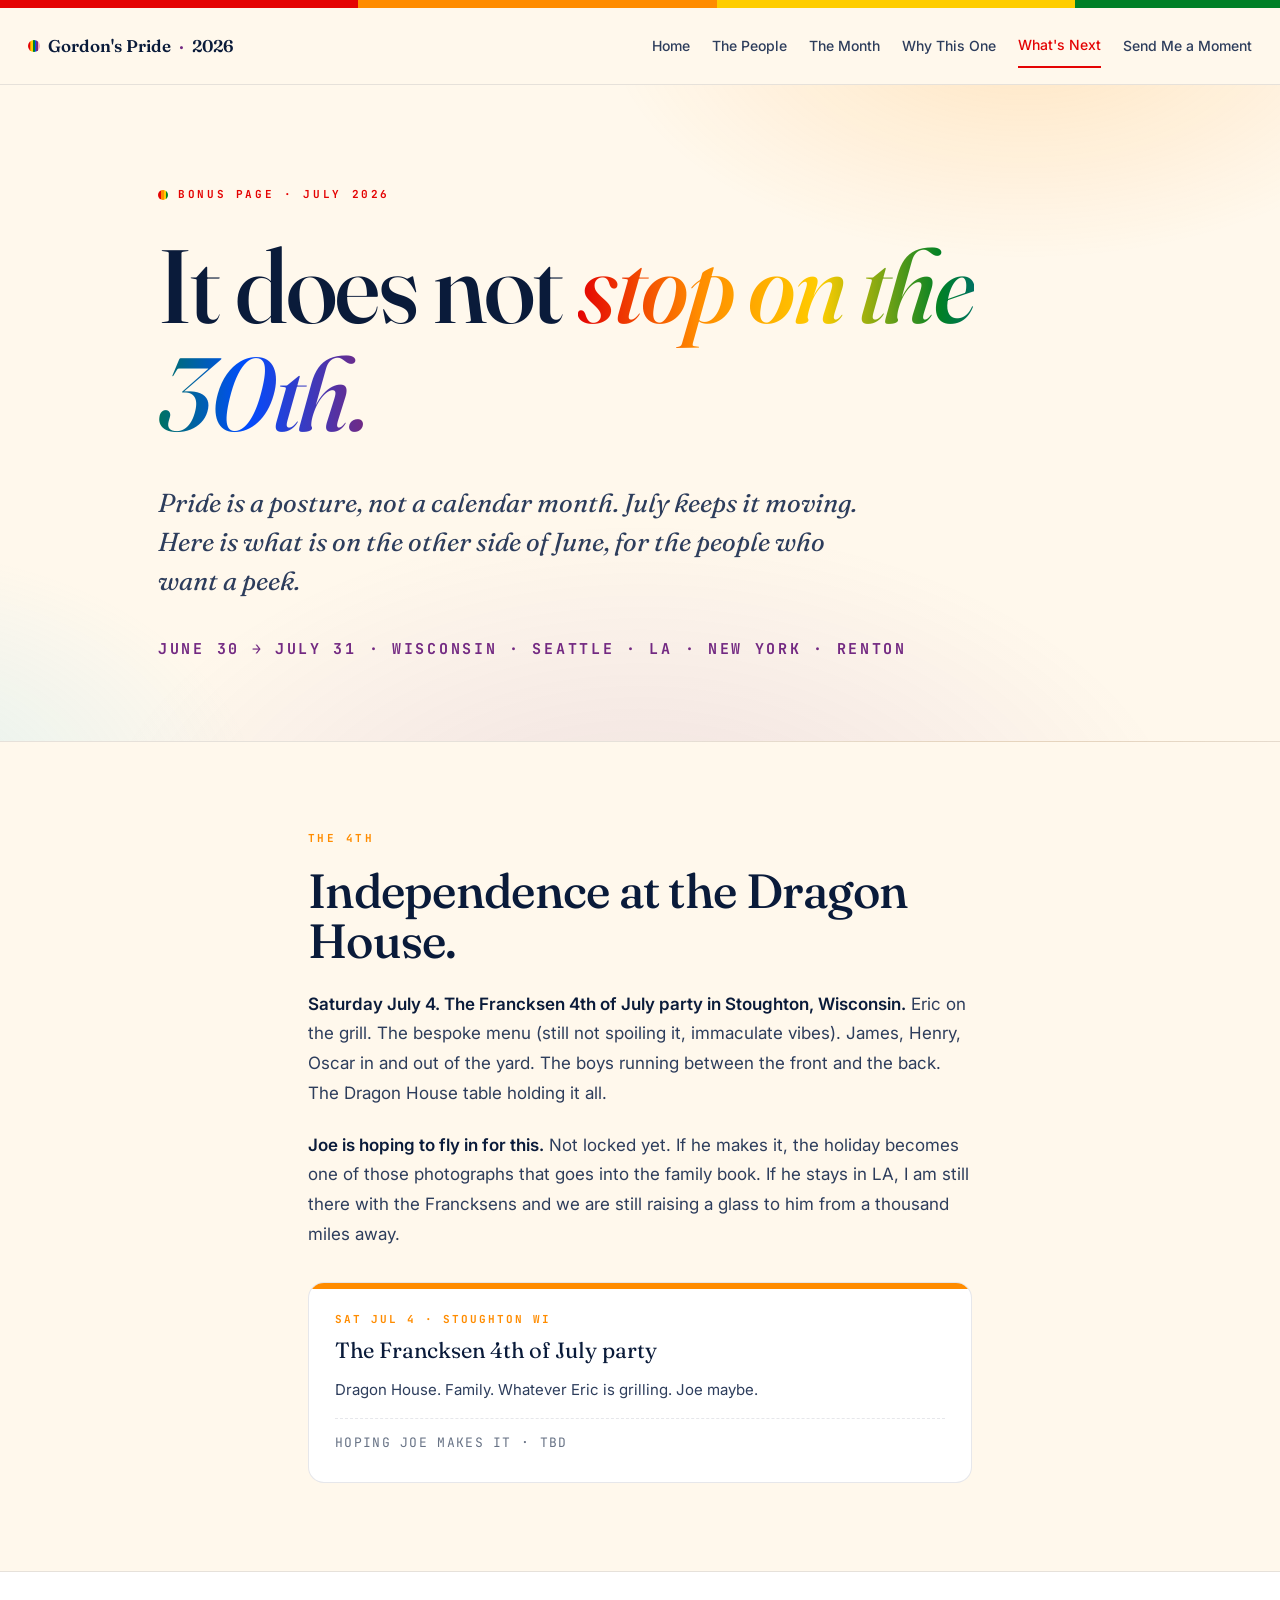
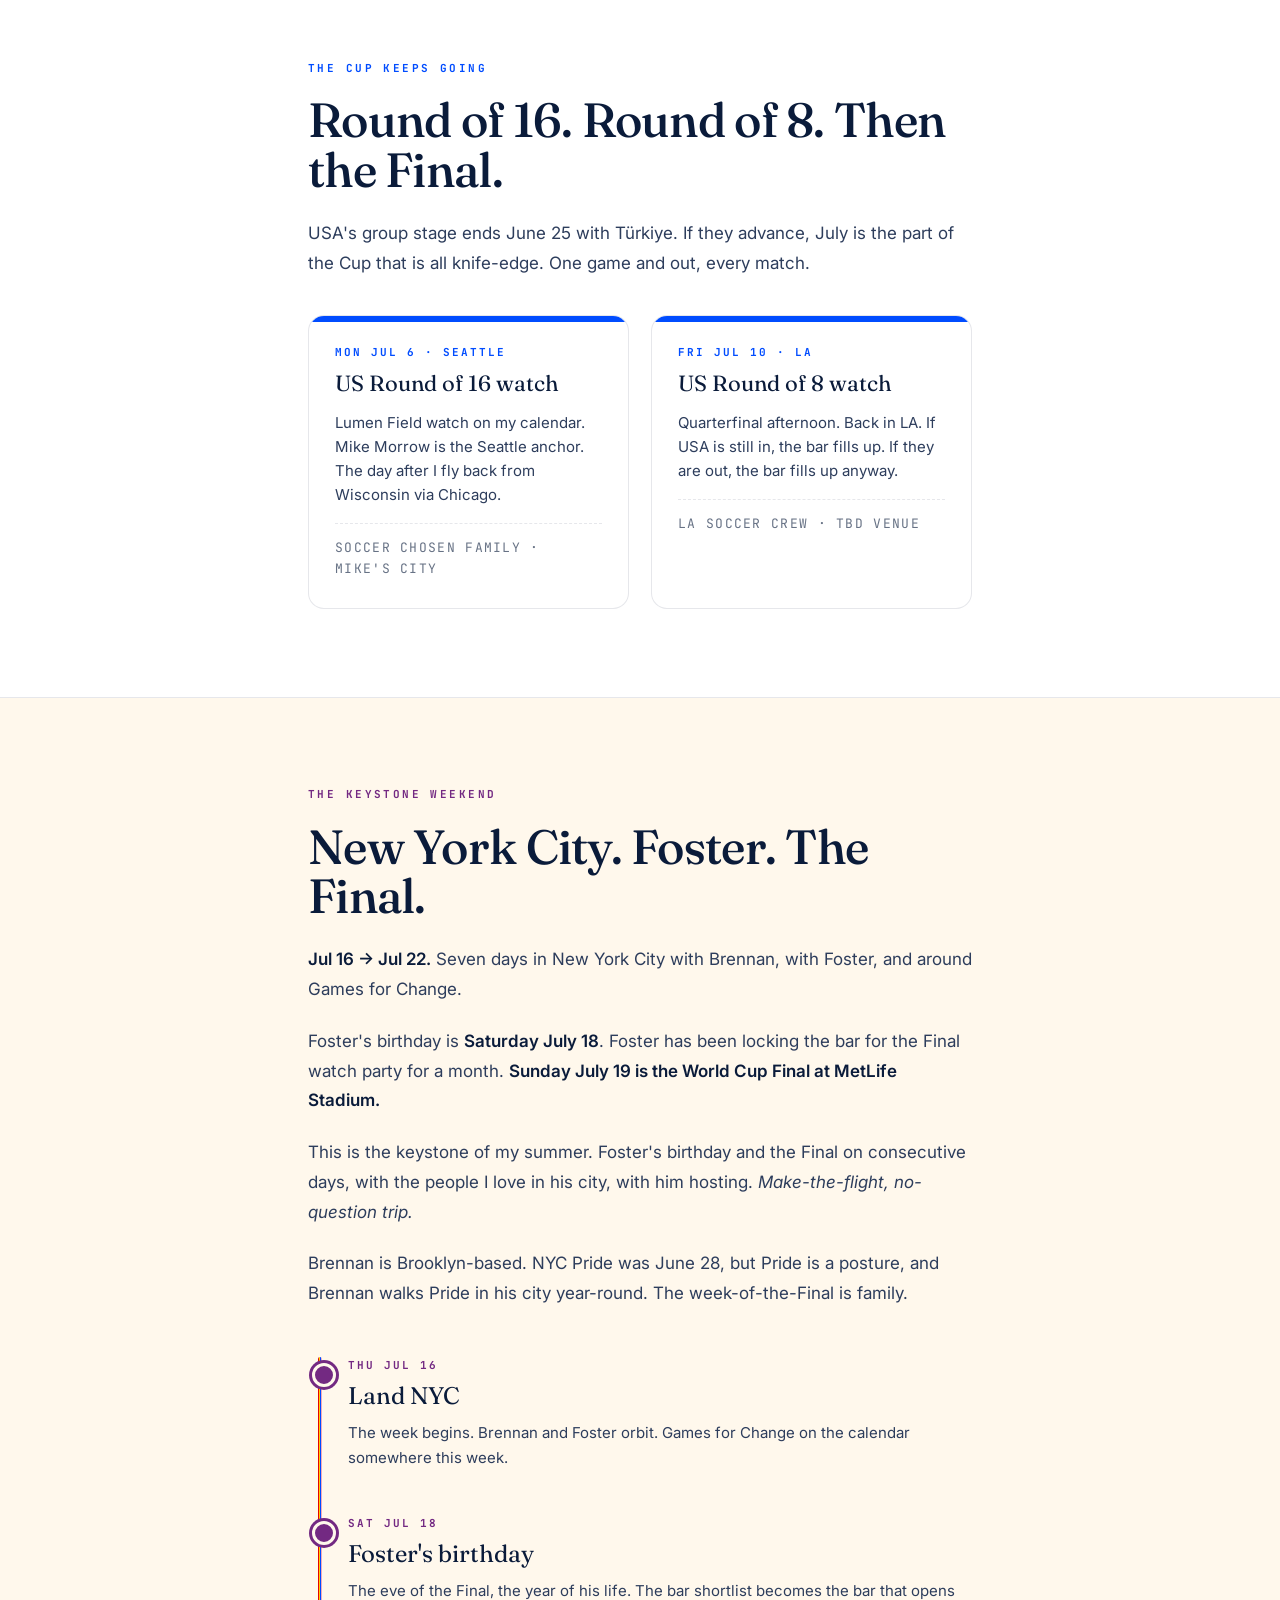
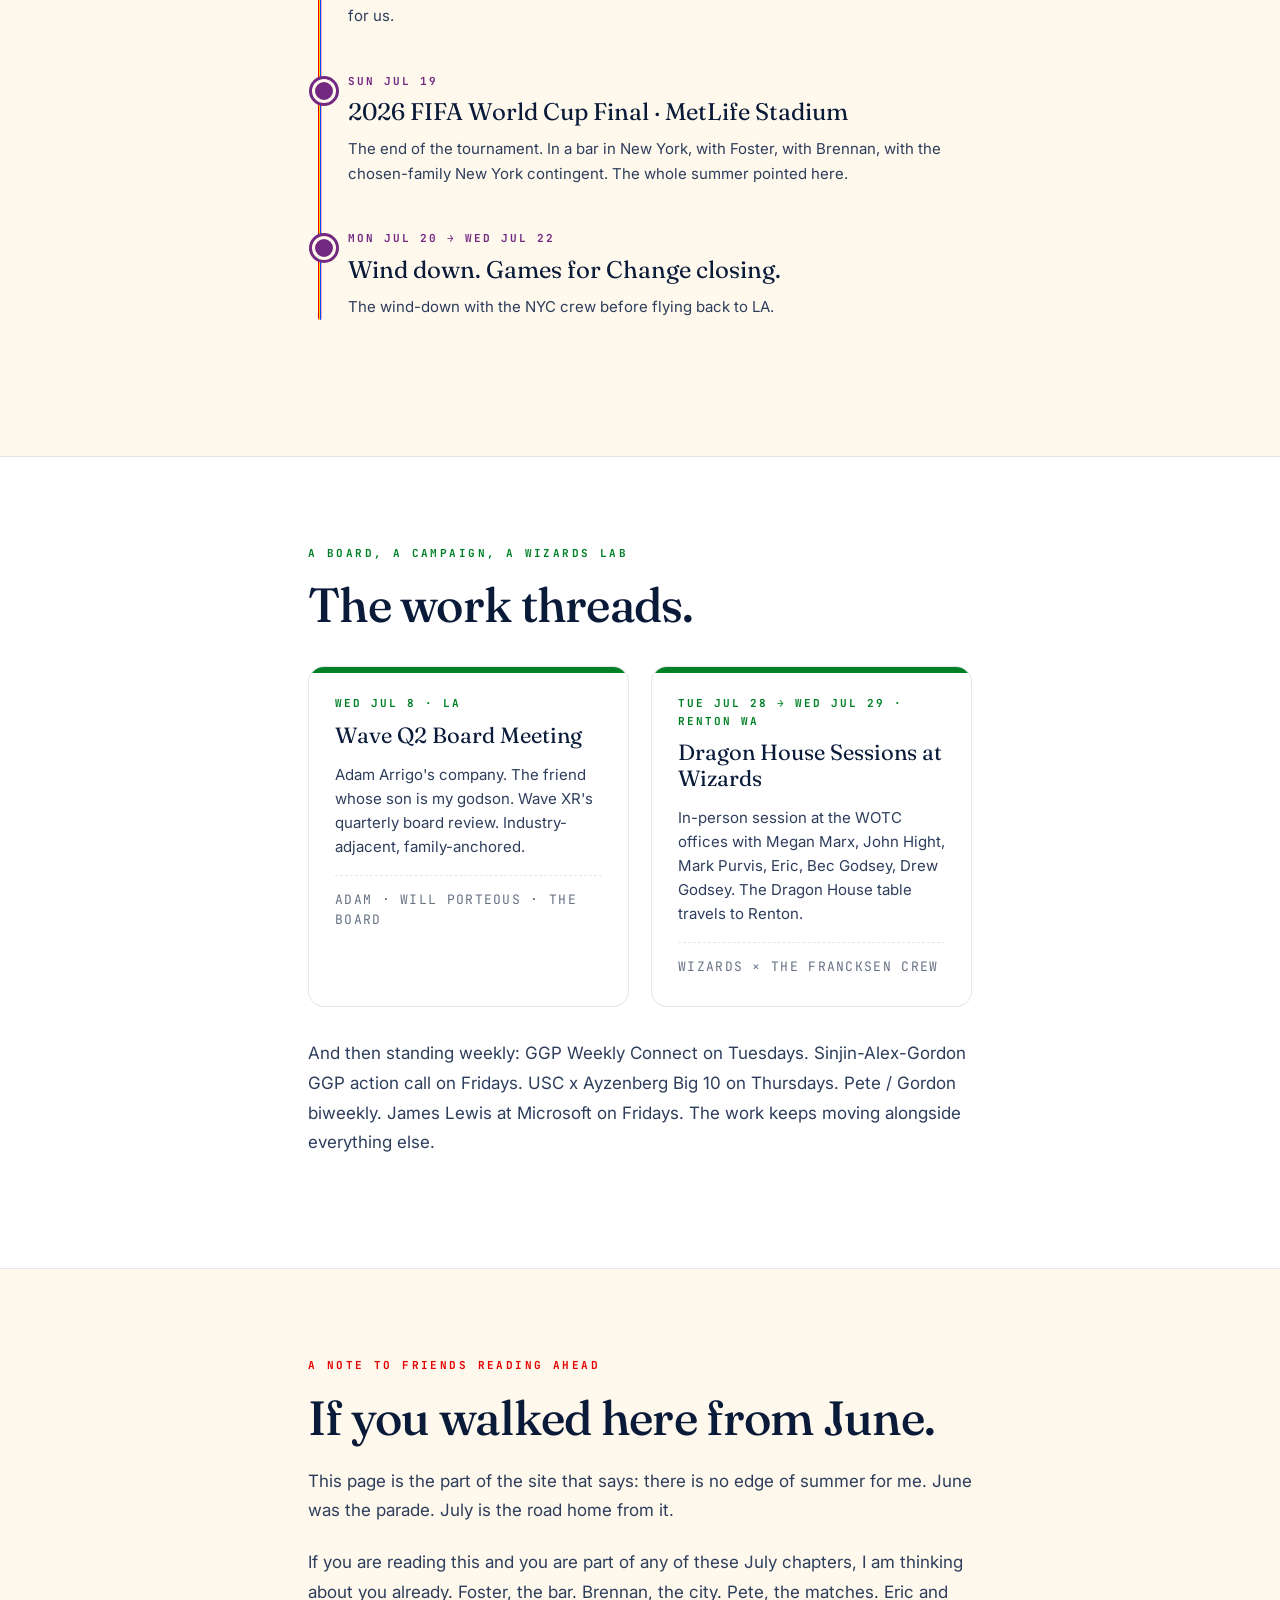
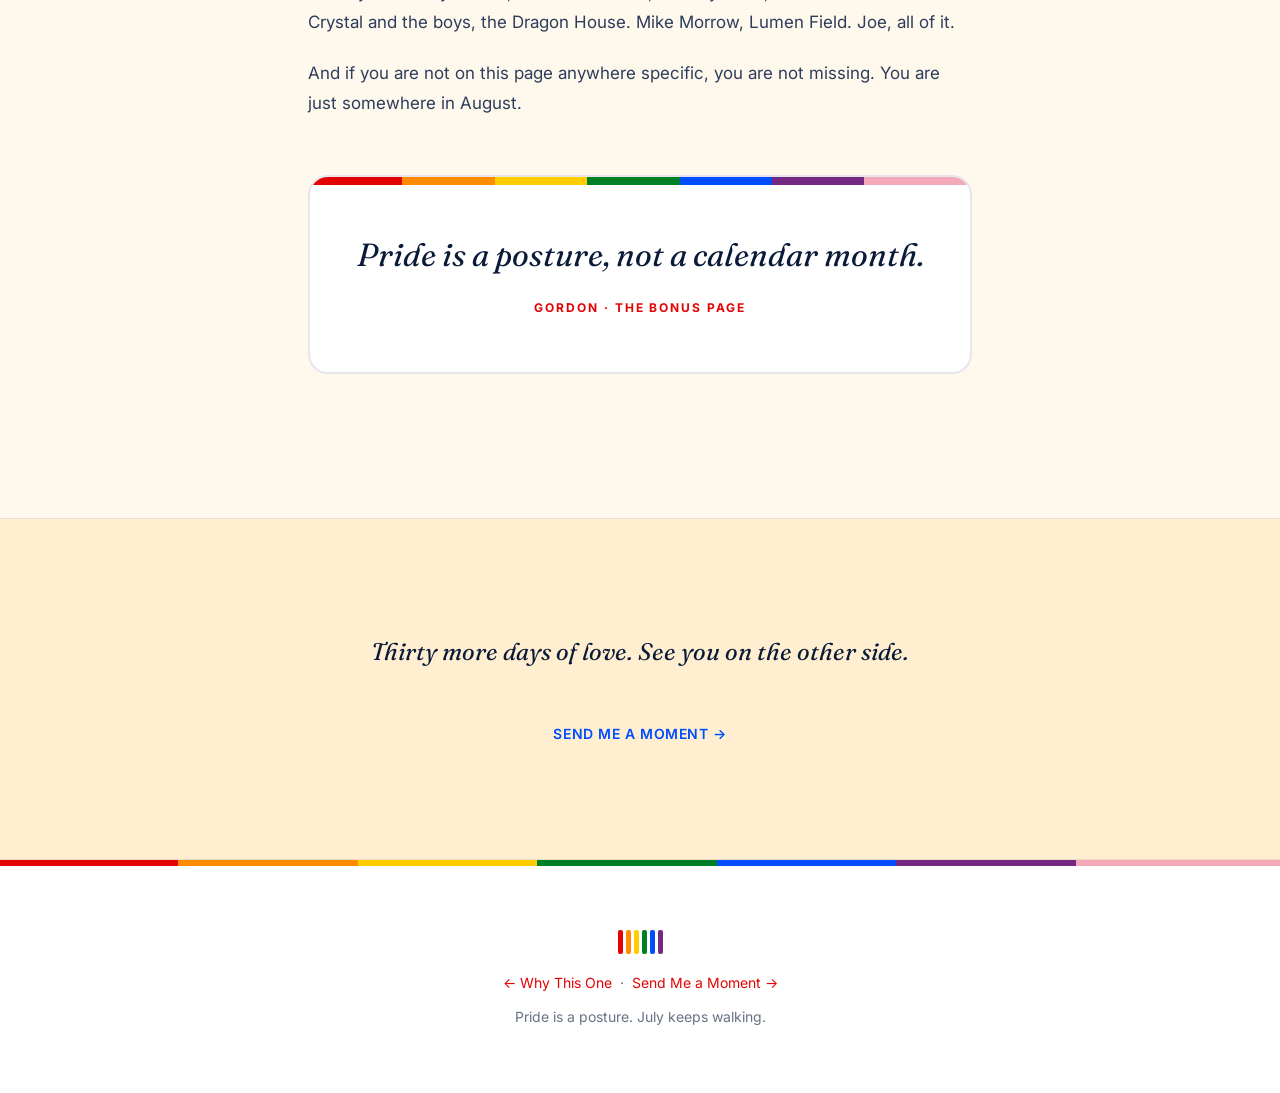
==== july.html @ 5f120aa4 "Bonus July teaser page + loving pass on the full site New: - july.html: bonus teaser page covering t" ====
<!doctype html>
<html lang="en">
<head>
<meta charset="utf-8" />
<meta name="viewport" content="width=device-width,initial-scale=1,viewport-fit=cover" />
<meta name="theme-color" content="#FFF8EC" />
<title>What's Next · July 2026 · Bonus Teaser · Gordon's Pride</title>
<meta name="description" content="Pride Month does not stop on June 30. A loving teaser of July 2026: the Dragon House 4th of July, the World Cup Round of 16 and beyond, Foster's birthday, the Final in New York, Renton with the Wizards." />
<link rel="preconnect" href="https://fonts.googleapis.com" />
<link rel="preconnect" href="https://fonts.gstatic.com" crossorigin />
<link rel="stylesheet" href="https://fonts.googleapis.com/css2?family=Fraunces:opsz,wght,SOFT@9..144,300..900,0..100&family=Inter:wght@400;500;600;700;800;900&family=JetBrains+Mono:wght@400;500;700&display=swap" />
<link rel="stylesheet" href="styles.css" />
<meta property="og:type" content="website" />
<meta property="og:site_name" content="Pride 2026 · Gordon's Month" />
<meta property="og:title" content="Bonus · What's Next in July 2026" />
<meta property="og:description" content="Pride does not stop June 30. A teaser of July." />
<meta property="og:url" content="https://gordonusc.github.io/gordon-pride-2026/july.html" />
<meta name="twitter:card" content="summary" />
</head>
<body>

<div class="rainbow-bar" aria-hidden="true"></div>

<header class="nav">
  <a href="index.html" class="nav__brand"><span class="dot" aria-hidden="true"></span> Gordon's Pride <span style="color: var(--purple);">·</span> 2026</a>
  <nav class="nav__menu" aria-label="Primary">
    <a href="index.html">Home</a>
    <a href="people.html">The People</a>
    <a href="june.html">The Month</a>
    <a href="why.html">Why This One</a>
    <a href="july.html" aria-current="page">What's Next</a>
    <a href="share.html">Send Me a Moment</a>
  </nav>
</header>

<main>

<section class="hero">
  <div class="container">
    <div class="hero__kicker">Bonus Page · July 2026</div>
    <h1 class="display display--xxl">It does not <span class="gradient-text italic">stop on the 30th.</span></h1>
    <p class="hero__sub">Pride is a posture, not a calendar month. July keeps it moving. Here is what is on the other side of June, for the people who want a peek.</p>
    <div class="hero__date">June 30 → July 31 · Wisconsin · Seattle · LA · New York · Renton</div>
  </div>
</section>

<section class="section theme-orange">
  <div class="container container--narrow">
    <div class="section__kicker">The 4th</div>
    <h2 class="display display--l section__title">Independence at the Dragon House.</h2>

    <div class="prose">
      <p><strong>Saturday July 4. The Francksen 4th of July party in Stoughton, Wisconsin.</strong> Eric on the grill. The bespoke menu (still not spoiling it, immaculate vibes). James, Henry, Oscar in and out of the yard. The boys running between the front and the back. The Dragon House table holding it all.</p>

      <p><strong>Joe is hoping to fly in for this.</strong> Not locked yet. If he makes it, the holiday becomes one of those photographs that goes into the family book. If he stays in LA, I am still there with the Francksens and we are still raising a glass to him from a thousand miles away.</p>
    </div>

    <div class="event-card" style="--swatch: var(--orange); margin-top: 32px;">
      <div class="event-card__date">Sat Jul 4 · Stoughton WI</div>
      <div class="event-card__title">The Francksen 4th of July party</div>
      <div class="event-card__body">Dragon House. Family. Whatever Eric is grilling. Joe maybe.</div>
      <div class="event-card__crew">Hoping Joe makes it · TBD</div>
    </div>
  </div>
</section>

<section class="section section--bg2 theme-blue">
  <div class="container container--narrow">
    <div class="section__kicker">The Cup keeps going</div>
    <h2 class="display display--l section__title">Round of 16. Round of 8. Then the Final.</h2>

    <div class="prose">
      <p>USA's group stage ends June 25 with Türkiye. If they advance, July is the part of the Cup that is all knife-edge. One game and out, every match.</p>
    </div>

    <div class="event-grid" style="margin-top: 36px;">

      <div class="event-card" style="--swatch: var(--blue);">
        <div class="event-card__date">Mon Jul 6 · Seattle</div>
        <div class="event-card__title">US Round of 16 watch</div>
        <div class="event-card__body">Lumen Field watch on my calendar. Mike Morrow is the Seattle anchor. The day after I fly back from Wisconsin via Chicago.</div>
        <div class="event-card__crew">Soccer chosen family · Mike's city</div>
      </div>

      <div class="event-card" style="--swatch: var(--blue);">
        <div class="event-card__date">Fri Jul 10 · LA</div>
        <div class="event-card__title">US Round of 8 watch</div>
        <div class="event-card__body">Quarterfinal afternoon. Back in LA. If USA is still in, the bar fills up. If they are out, the bar fills up anyway.</div>
        <div class="event-card__crew">LA soccer crew · TBD venue</div>
      </div>

    </div>
  </div>
</section>

<section class="section theme-purple">
  <div class="container container--narrow">
    <div class="section__kicker">The keystone weekend</div>
    <h2 class="display display--l section__title">New York City. Foster. The Final.</h2>

    <div class="prose">
      <p><strong>Jul 16 → Jul 22.</strong> Seven days in New York City with Brennan, with Foster, and around Games for Change.</p>

      <p>Foster's birthday is <strong>Saturday July 18</strong>. Foster has been locking the bar for the Final watch party for a month. <strong>Sunday July 19 is the World Cup Final at MetLife Stadium.</strong></p>

      <p>This is the keystone of my summer. Foster's birthday and the Final on consecutive days, with the people I love in his city, with him hosting. <em>Make-the-flight, no-question trip.</em></p>

      <p>Brennan is Brooklyn-based. NYC Pride was June 28, but Pride is a posture, and Brennan walks Pride in his city year-round. The week-of-the-Final is family.</p>
    </div>

    <div class="timeline">

      <div class="timeline__entry" style="--swatch: var(--purple);">
        <div class="timeline__date">Thu Jul 16</div>
        <div class="timeline__title">Land NYC</div>
        <div class="timeline__body">The week begins. Brennan and Foster orbit. Games for Change on the calendar somewhere this week.</div>
      </div>

      <div class="timeline__entry" style="--swatch: var(--purple);">
        <div class="timeline__date">Sat Jul 18</div>
        <div class="timeline__title">Foster's birthday</div>
        <div class="timeline__body">The eve of the Final, the year of his life. The bar shortlist becomes the bar that opens for us.</div>
      </div>

      <div class="timeline__entry" style="--swatch: var(--purple);">
        <div class="timeline__date">Sun Jul 19</div>
        <div class="timeline__title">2026 FIFA World Cup Final · MetLife Stadium</div>
        <div class="timeline__body">The end of the tournament. In a bar in New York, with Foster, with Brennan, with the chosen-family New York contingent. The whole summer pointed here.</div>
      </div>

      <div class="timeline__entry" style="--swatch: var(--purple);">
        <div class="timeline__date">Mon Jul 20 → Wed Jul 22</div>
        <div class="timeline__title">Wind down. Games for Change closing.</div>
        <div class="timeline__body">The wind-down with the NYC crew before flying back to LA.</div>
      </div>

    </div>
  </div>
</section>

<section class="section section--bg2 theme-green">
  <div class="container container--narrow">
    <div class="section__kicker">A board, a campaign, a Wizards lab</div>
    <h2 class="display display--l section__title">The work threads.</h2>

    <div class="event-grid">

      <div class="event-card" style="--swatch: var(--green);">
        <div class="event-card__date">Wed Jul 8 · LA</div>
        <div class="event-card__title">Wave Q2 Board Meeting</div>
        <div class="event-card__body">Adam Arrigo's company. The friend whose son is my godson. Wave XR's quarterly board review. Industry-adjacent, family-anchored.</div>
        <div class="event-card__crew">Adam · Will Porteous · the board</div>
      </div>

      <div class="event-card" style="--swatch: var(--green);">
        <div class="event-card__date">Tue Jul 28 → Wed Jul 29 · Renton WA</div>
        <div class="event-card__title">Dragon House Sessions at Wizards</div>
        <div class="event-card__body">In-person session at the WOTC offices with Megan Marx, John Hight, Mark Purvis, Eric, Bec Godsey, Drew Godsey. The Dragon House table travels to Renton.</div>
        <div class="event-card__crew">Wizards × the Francksen crew</div>
      </div>

    </div>

    <div class="prose" style="margin-top: 32px;">
      <p>And then standing weekly: GGP Weekly Connect on Tuesdays. Sinjin-Alex-Gordon GGP action call on Fridays. USC x Ayzenberg Big 10 on Thursdays. Pete / Gordon biweekly. James Lewis at Microsoft on Fridays. The work keeps moving alongside everything else.</p>
    </div>
  </div>
</section>

<section class="section theme-red">
  <div class="container container--narrow">
    <div class="section__kicker">A note to friends reading ahead</div>
    <h2 class="display display--l section__title">If you walked here from June.</h2>

    <div class="prose">
      <p>This page is the part of the site that says: there is no edge of summer for me. June was the parade. July is the road home from it.</p>

      <p>If you are reading this and you are part of any of these July chapters, I am thinking about you already. Foster, the bar. Brennan, the city. Pete, the matches. Eric and Crystal and the boys, the Dragon House. Mike Morrow, Lumen Field. Joe, all of it.</p>

      <p>And if you are not on this page anywhere specific, you are not missing. You are just somewhere in August.</p>
    </div>

    <div class="keystone">
      Pride is a posture, not a calendar month.
      <span class="keystone__attr">Gordon · the bonus page</span>
    </div>
  </div>
</section>

<section class="section section--bg3 theme-yellow">
  <div class="container container--narrow" style="text-align: center;">
    <div class="prose">
      <p style="font-family: var(--f-display); font-style: italic; font-size: 1.5rem; color: var(--ink); padding: 24px 0;">Thirty more days of love. See you on the other side.</p>
      <p><a href="share.html" style="font-weight: 600; letter-spacing: 0.04em; text-transform: uppercase; font-size: 0.875rem;">Send me a moment →</a></p>
    </div>
  </div>
</section>

</main>

<footer>
  <div class="container">
    <p><span class="stripes" aria-hidden="true"><span class="s1"></span><span class="s2"></span><span class="s3"></span><span class="s4"></span><span class="s5"></span><span class="s6"></span></span></p>
    <p style="margin-top: 18px;"><a href="why.html">← Why This One</a> &nbsp;·&nbsp; <a href="share.html">Send Me a Moment →</a></p>
    <p style="margin-top: 12px;">Pride is a posture. July keeps walking.</p>
  </div>
</footer>

</body>
</html>
---- styles.css ----
:root {
  /* Progress Pride palette */
  --red: #E40303;
  --orange: #FF8C00;
  --yellow: #FFCD00;
  --green: #008026;
  --blue: #004CFF;
  --purple: #732982;
  --brown: #784F17;
  --black: #0A0A0A;
  --trans-blue: #5BCEFA;
  --trans-pink: #F5A9B8;
  --trans-white: #FFFFFF;

  --bg: #FFF8EC;
  --bg-2: #FFFFFF;
  --bg-3: #FFEFD0;
  --ink: #0A1B3A;
  --ink-2: #2D3D5C;
  --ink-3: rgba(10, 27, 58, 0.62);
  --hair: rgba(10, 27, 58, 0.10);

  --f-display: 'Fraunces', 'Iowan Old Style', Georgia, serif;
  --f-body: 'Inter', -apple-system, BlinkMacSystemFont, Helvetica, Arial, sans-serif;
  --f-mono: 'JetBrains Mono', ui-monospace, 'SF Mono', Menlo, monospace;

  --ease: cubic-bezier(.16, 1, .3, 1);

  --rainbow: linear-gradient(90deg,
    var(--red) 0%, var(--red) 14%,
    var(--orange) 14%, var(--orange) 28%,
    var(--yellow) 28%, var(--yellow) 42%,
    var(--green) 42%, var(--green) 56%,
    var(--blue) 56%, var(--blue) 70%,
    var(--purple) 70%, var(--purple) 84%,
    var(--trans-pink) 84%, var(--trans-pink) 100%);

  --rainbow-soft: linear-gradient(90deg,
    rgba(228, 3, 3, 0.85) 0%,
    rgba(255, 140, 0, 0.85) 16%,
    rgba(255, 205, 0, 0.85) 32%,
    rgba(0, 128, 38, 0.85) 48%,
    rgba(0, 76, 255, 0.85) 64%,
    rgba(115, 41, 130, 0.85) 80%,
    rgba(245, 169, 184, 0.85) 100%);
}

* { box-sizing: border-box; margin: 0; padding: 0; }
html { scroll-behavior: smooth; -webkit-text-size-adjust: 100%; }
body {
  background: var(--bg);
  color: var(--ink);
  font-family: var(--f-body);
  line-height: 1.6;
  -webkit-font-smoothing: antialiased;
  overflow-x: hidden;
  font-size: 17px;
}
img, svg { max-width: 100%; height: auto; }

.container { max-width: 1020px; margin: 0 auto; padding: 0 28px; padding-left: max(28px, env(safe-area-inset-left)); padding-right: max(28px, env(safe-area-inset-right)); }
.container--narrow { max-width: 720px; }

.display { font-family: var(--f-display); font-weight: 500; line-height: 1.04; letter-spacing: -0.015em; }
.display--xxl { font-size: clamp(2.75rem, 9vw, 6.5rem); }
.display--xl { font-size: clamp(2rem, 6.5vw, 4.5rem); }
.display--l { font-size: clamp(1.625rem, 4.5vw, 3rem); }
.italic { font-style: italic; }
.serif { font-family: var(--f-display); }

a { color: var(--blue); text-decoration: none; transition: color .12s var(--ease); border-bottom: 2px solid transparent; }
a:hover { color: var(--purple); border-bottom-color: var(--purple); }

/* Rainbow bar at top of every page */
.rainbow-bar {
  height: 8px;
  background: var(--rainbow);
  background-size: 200% 100%;
  animation: rainbow-slide 18s linear infinite;
}
@keyframes rainbow-slide {
  0% { background-position: 0% 0; }
  100% { background-position: 200% 0; }
}

/* Nav */
.nav {
  position: sticky; top: 8px; z-index: 50;
  background: rgba(255, 248, 236, 0.92);
  backdrop-filter: blur(14px); -webkit-backdrop-filter: blur(14px);
  border-bottom: 1px solid var(--hair);
  padding: 16px 28px;
  padding-left: max(28px, env(safe-area-inset-left));
  padding-right: max(28px, env(safe-area-inset-right));
  display: flex; align-items: center; justify-content: space-between; gap: 16px;
  flex-wrap: nowrap;
}
.nav__brand {
  font-family: var(--f-display); font-weight: 600; font-size: 1.0625rem;
  color: var(--ink); white-space: nowrap;
  display: inline-flex; align-items: center; gap: 8px;
  border-bottom: none;
}
.nav__brand:hover { border-bottom: none; }
.nav__brand .dot {
  width: 12px; height: 12px; border-radius: 50%;
  background: var(--rainbow);
  display: inline-block;
}
.nav__menu {
  display: flex; gap: 22px; font-size: 0.875rem; flex-wrap: nowrap;
  overflow-x: auto; -webkit-overflow-scrolling: touch; scrollbar-width: none;
}
.nav__menu::-webkit-scrollbar { display: none; }
.nav__menu a {
  color: var(--ink-2); white-space: nowrap; min-height: 44px;
  display: inline-flex; align-items: center; padding: 4px 0;
  border-bottom: none; font-weight: 500;
}
.nav__menu a:hover { color: var(--red); }
.nav__menu a[aria-current="page"] { color: var(--red); border-bottom: 2px solid var(--red); }

/* Hero */
.hero {
  padding: 96px 0 80px;
  position: relative;
  border-bottom: 1px solid var(--hair);
  background:
    radial-gradient(700px 400px at 80% -10%, rgba(255, 140, 0, 0.18), transparent 60%),
    radial-gradient(600px 400px at -10% 110%, rgba(91, 206, 250, 0.18), transparent 65%),
    radial-gradient(800px 500px at 50% 120%, rgba(115, 41, 130, 0.12), transparent 70%),
    var(--bg);
}
.hero__kicker {
  color: var(--red); font-family: var(--f-mono); font-size: 11px;
  letter-spacing: 0.24em; text-transform: uppercase; font-weight: 700;
  margin-bottom: 28px;
  display: inline-flex; align-items: center; gap: 10px;
}
.hero__kicker::before {
  content: ""; width: 10px; height: 10px; border-radius: 50%;
  background: var(--rainbow); background-size: 200% 100%;
  animation: rainbow-slide 8s linear infinite;
}
.hero__sub {
  font-family: var(--f-display); font-style: italic;
  font-size: clamp(1.125rem, 2.6vw, 1.625rem);
  color: var(--ink-2); max-width: 720px; line-height: 1.5;
  margin-top: 36px;
}
.hero__date {
  margin-top: 36px; color: var(--purple); font-size: 0.9375rem;
  letter-spacing: 0.18em; text-transform: uppercase; font-weight: 700;
  font-family: var(--f-mono);
}

/* The "For All of Us" gradient text */
.gradient-text {
  background: linear-gradient(90deg, var(--red), var(--orange), var(--yellow), var(--green), var(--blue), var(--purple));
  -webkit-background-clip: text;
  background-clip: text;
  color: transparent;
  -webkit-text-fill-color: transparent;
  display: inline;
}

/* Sections */
.section {
  padding: 88px 0;
  border-bottom: 1px solid var(--hair);
}
.section--bg2 { background: var(--bg-2); }
.section--bg3 { background: var(--bg-3); }
.section__kicker {
  font-family: var(--f-mono); font-size: 11px;
  letter-spacing: 0.22em; text-transform: uppercase; font-weight: 700;
  margin-bottom: 18px;
}
.section__title { margin-bottom: 24px; }
.section__lede {
  font-family: var(--f-display); font-style: italic; font-size: 1.25rem;
  color: var(--ink-2); max-width: 680px; margin-bottom: 48px; line-height: 1.55;
}

/* Color theming per section */
.theme-red .section__kicker { color: var(--red); }
.theme-orange .section__kicker { color: var(--orange); }
.theme-yellow .section__kicker { color: #C99A00; }
.theme-green .section__kicker { color: var(--green); }
.theme-blue .section__kicker { color: var(--blue); }
.theme-purple .section__kicker { color: var(--purple); }
.theme-pink .section__kicker { color: #D34666; }

/* Prose */
.prose { font-size: 1.0625rem; color: var(--ink-2); line-height: 1.75; }
.prose p { margin-bottom: 22px; }
.prose p strong { color: var(--ink); font-weight: 600; }
.prose blockquote {
  border-left: 4px solid var(--orange);
  padding: 6px 0 6px 22px; margin: 28px 0;
  font-family: var(--f-display); font-style: italic; font-size: 1.1875rem;
  color: var(--ink); line-height: 1.45;
}
.prose blockquote cite {
  display: block; font-family: var(--f-body); font-style: normal;
  font-size: 0.75rem; color: var(--red); margin-top: 12px;
  letter-spacing: 0.14em; text-transform: uppercase; font-weight: 600;
}

/* Event cards */
.event-grid {
  display: grid; grid-template-columns: repeat(auto-fit, minmax(280px, 1fr));
  gap: 22px; margin-top: 36px;
}
.event-card {
  background: var(--bg-2);
  border: 1px solid var(--hair);
  border-radius: 16px;
  padding: 28px 26px;
  position: relative;
  transition: transform .18s var(--ease), box-shadow .18s var(--ease);
  overflow: hidden;
}
.event-card::before {
  content: "";
  position: absolute; top: 0; left: 0; right: 0;
  height: 6px;
  background: var(--swatch, var(--red));
}
.event-card:hover {
  transform: translateY(-3px);
  box-shadow: 0 18px 40px -22px rgba(10, 27, 58, 0.22);
}
.event-card__date {
  font-family: var(--f-mono); font-size: 11px;
  letter-spacing: 0.18em; text-transform: uppercase; font-weight: 700;
  color: var(--swatch, var(--red));
  margin-bottom: 10px;
}
.event-card__title {
  font-family: var(--f-display); font-size: 1.375rem; line-height: 1.18;
  color: var(--ink); margin-bottom: 14px;
}
.event-card__body { color: var(--ink-2); font-size: 0.9375rem; line-height: 1.6; }
.event-card__crew {
  margin-top: 16px; padding-top: 14px;
  border-top: 1px dashed var(--hair);
  font-size: 0.8125rem; color: var(--ink-3);
  font-family: var(--f-mono); text-transform: uppercase; letter-spacing: 0.10em;
}

/* Person cards (the people) */
.people-grid {
  display: grid; grid-template-columns: repeat(auto-fit, minmax(260px, 1fr));
  gap: 22px; margin-top: 36px;
}
.person-card {
  background: var(--bg-2);
  border: 2px solid var(--swatch, var(--red));
  border-radius: 16px;
  padding: 28px 24px;
  position: relative;
  overflow: hidden;
}
.person-card__role {
  font-family: var(--f-mono); font-size: 11px;
  letter-spacing: 0.18em; text-transform: uppercase; font-weight: 700;
  color: var(--swatch, var(--red));
  margin-bottom: 10px;
}
.person-card__name {
  font-family: var(--f-display); font-size: 1.5rem; line-height: 1.15;
  color: var(--ink); margin-bottom: 12px;
}
.person-card__body { color: var(--ink-2); font-size: 0.9375rem; line-height: 1.6; }

/* Keystone block */
.keystone {
  background: var(--bg-2);
  border: 2px solid var(--hair);
  border-radius: 20px;
  padding: 56px 32px;
  text-align: center;
  font-family: var(--f-display); font-style: italic;
  font-size: clamp(1.375rem, 3.5vw, 2rem);
  line-height: 1.35; color: var(--ink);
  margin: 56px auto;
  max-width: 720px;
  position: relative;
  overflow: hidden;
}
.keystone::before {
  content: ""; position: absolute; top: 0; left: 0; right: 0; height: 8px;
  background: var(--rainbow);
}
.keystone__attr {
  display: block; margin-top: 24px;
  font-family: var(--f-body); font-style: normal;
  font-size: 0.75rem; color: var(--red);
  letter-spacing: 0.16em; text-transform: uppercase; font-weight: 700;
}

/* Timeline */
.timeline {
  position: relative; padding-left: 40px; margin: 48px 0;
}
.timeline::before {
  content: ""; position: absolute; left: 10px; top: 0; bottom: 0;
  width: 4px; border-radius: 2px;
  background: var(--rainbow);
}
.timeline__entry {
  position: relative; margin-bottom: 44px;
}
.timeline__entry::before {
  content: ""; position: absolute; left: -36px; top: 6px;
  width: 18px; height: 18px;
  border-radius: 50%;
  background: var(--swatch, var(--red));
  border: 3px solid var(--bg);
  box-shadow: 0 0 0 3px var(--swatch, var(--red));
}
.timeline__date {
  font-family: var(--f-mono); font-size: 11px;
  letter-spacing: 0.18em; text-transform: uppercase; font-weight: 700;
  color: var(--swatch, var(--red));
  margin-bottom: 8px;
}
.timeline__title {
  font-family: var(--f-display); font-size: 1.5rem; line-height: 1.2;
  color: var(--ink); margin-bottom: 10px;
}
.timeline__body { color: var(--ink-2); font-size: 0.9375rem; line-height: 1.65; }

/* CTA */
.cta {
  background: var(--bg-2);
  border: 2px solid var(--swatch, var(--red));
  border-radius: 18px;
  padding: 40px 32px;
  margin: 56px 0;
  text-align: center;
}
.cta h3 {
  font-family: var(--f-display); font-size: clamp(1.375rem, 3vw, 1.875rem);
  color: var(--ink); margin-bottom: 14px; line-height: 1.2;
}
.cta p { color: var(--ink-2); margin-bottom: 24px; }
.cta__btn {
  display: inline-flex; align-items: center; justify-content: center;
  gap: 10px; min-width: 220px; min-height: 52px;
  padding: 14px 30px;
  background: var(--swatch, var(--red));
  color: #FFFFFF;
  font-weight: 700; font-size: 1rem; letter-spacing: 0.01em;
  border-radius: 14px;
  border: 0; cursor: pointer; text-decoration: none;
  box-shadow: 0 10px 22px -10px rgba(228, 3, 3, 0.5);
  transition: transform .12s var(--ease), background .12s var(--ease);
  border-bottom: none;
}
.cta__btn:hover { transform: translateY(-2px); border-bottom: none; }
.cta__btn:active { transform: translateY(1px); }

/* Pull-quote rotator on home */
.quote-rotator {
  margin: 48px auto; max-width: 720px;
  background: var(--bg-2);
  border-radius: 20px;
  padding: 36px 28px;
  text-align: center;
  position: relative;
  overflow: hidden;
}
.quote-rotator::before {
  content: ""; position: absolute; inset: 0;
  background: var(--rainbow);
  opacity: 0.08;
  pointer-events: none;
}
.quote-rotator__quote {
  font-family: var(--f-display); font-style: italic;
  font-size: clamp(1.125rem, 2.5vw, 1.5rem); line-height: 1.4;
  color: var(--ink);
  position: relative;
}
.quote-rotator__attr {
  margin-top: 16px;
  font-family: var(--f-mono); font-size: 11px;
  letter-spacing: 0.18em; text-transform: uppercase; font-weight: 700;
  color: var(--purple);
  position: relative;
}

/* Stripes accent */
.stripes {
  display: inline-flex; gap: 3px; margin: 0 6px; vertical-align: middle;
}
.stripes span {
  display: inline-block; width: 5px; height: 24px; border-radius: 2px;
}
.stripes .s1 { background: var(--red); }
.stripes .s2 { background: var(--orange); }
.stripes .s3 { background: var(--yellow); }
.stripes .s4 { background: var(--green); }
.stripes .s5 { background: var(--blue); }
.stripes .s6 { background: var(--purple); }

/* Footer */
footer {
  padding: 64px 0;
  padding-bottom: max(64px, calc(64px + env(safe-area-inset-bottom)));
  text-align: center;
  color: var(--ink-3);
  font-size: 0.875rem;
  background: var(--bg-2);
  border-top: 6px solid transparent;
  border-image: var(--rainbow) 1;
}
footer a { color: var(--red); border-bottom: 2px solid transparent; }
footer a:hover { border-bottom-color: var(--red); }

/* Forms */
textarea, input[type="text"] {
  width: 100%; font-family: var(--f-body); font-size: 16px;
  line-height: 1.5; color: var(--ink); background: var(--bg-2);
  border: 2px solid var(--hair); border-radius: 12px;
  padding: 14px 16px; resize: vertical;
  -webkit-appearance: none; appearance: none;
  margin: 0.5rem 0 1rem;
}
textarea { min-height: 140px; }
textarea:focus, input[type="text"]:focus { outline: 3px solid var(--orange); outline-offset: 1px; }

/* Mobile */
@media (max-width: 720px) {
  .hero { padding: 64px 0 56px; }
  .section { padding: 64px 0; }
  .container { padding-left: max(20px, env(safe-area-inset-left)); padding-right: max(20px, env(safe-area-inset-right)); }
  .nav { padding: 12px 18px; gap: 14px; top: 6px; }
  .nav__brand { font-size: 0.9375rem; }
  .nav__menu { gap: 18px; font-size: 0.8125rem; }
  .event-card, .person-card { padding: 22px 20px; }
  .keystone { padding: 40px 22px; }
  .cta { padding: 32px 22px; }
  .timeline { padding-left: 30px; }
  .timeline__entry::before { left: -28px; }
}

@media (max-width: 420px) {
  .display--xxl { font-size: 2.5rem; }
  .display--xl { font-size: 2rem; }
}
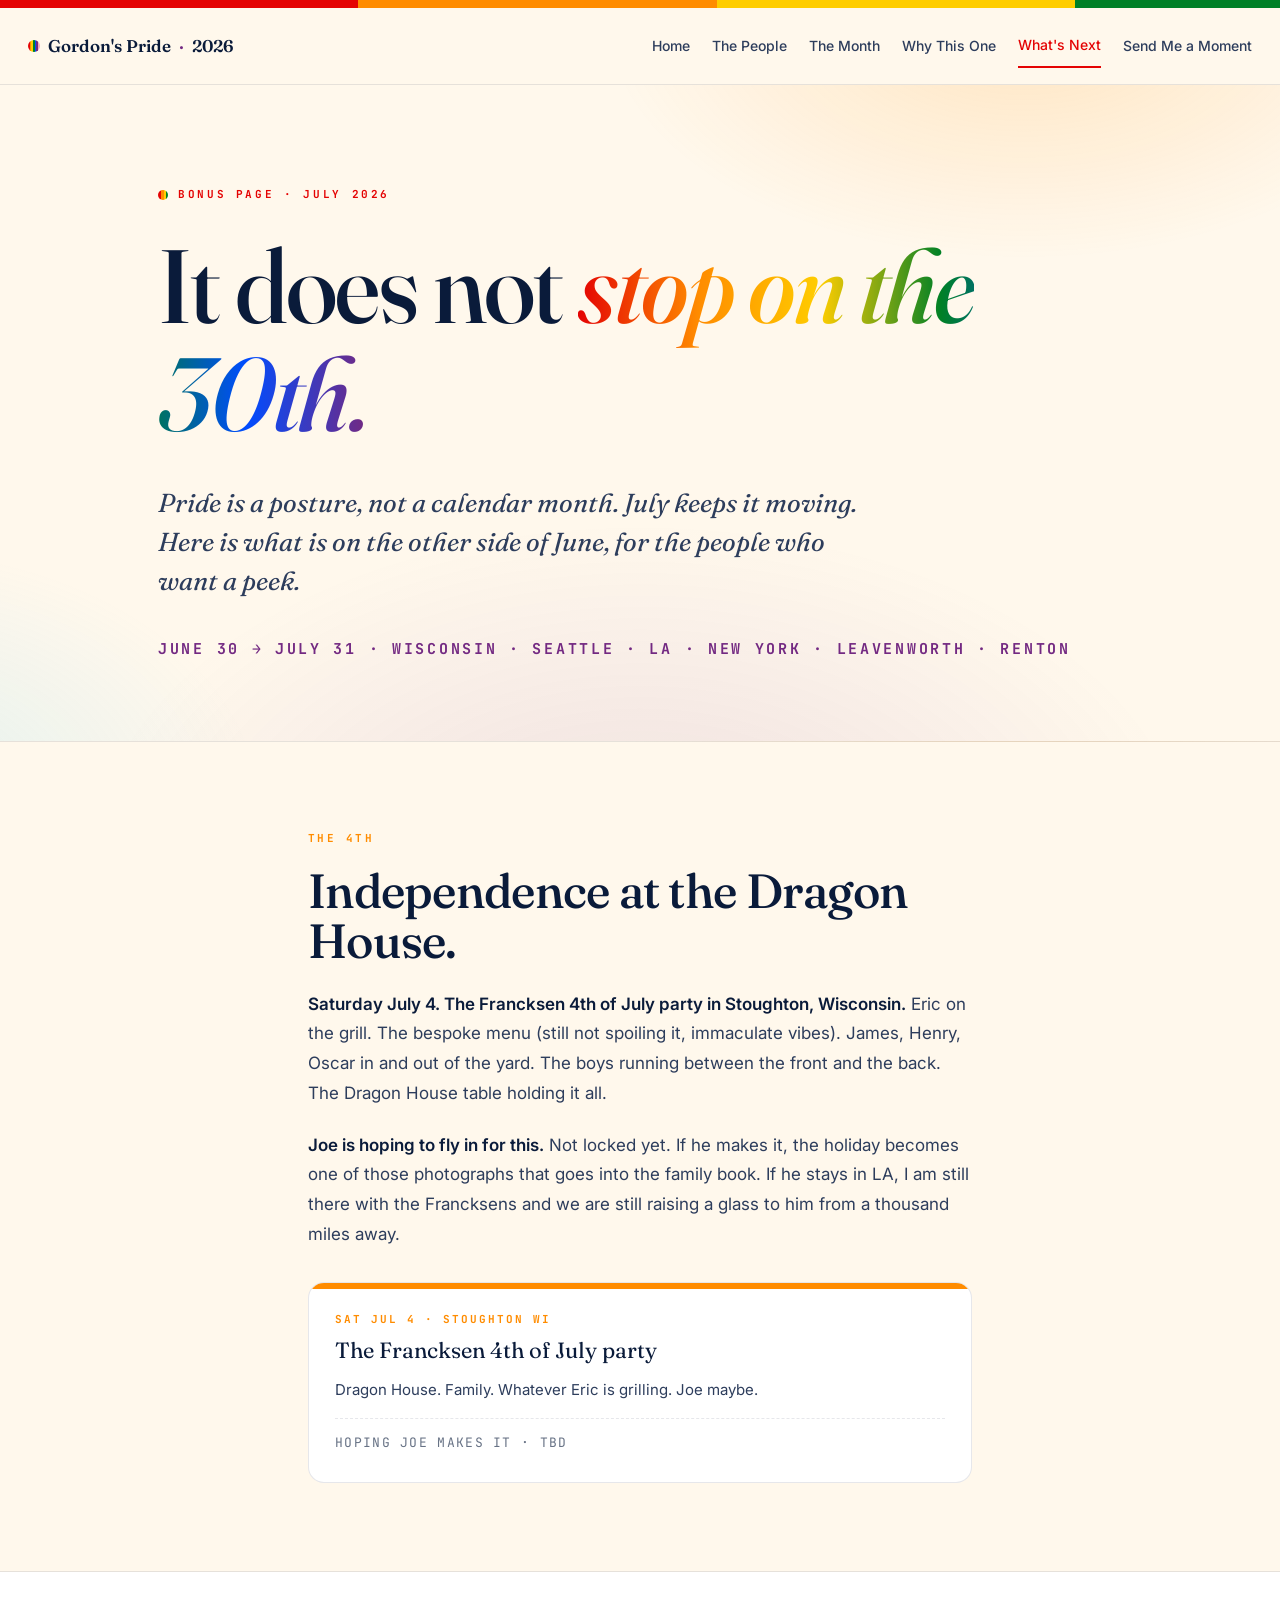
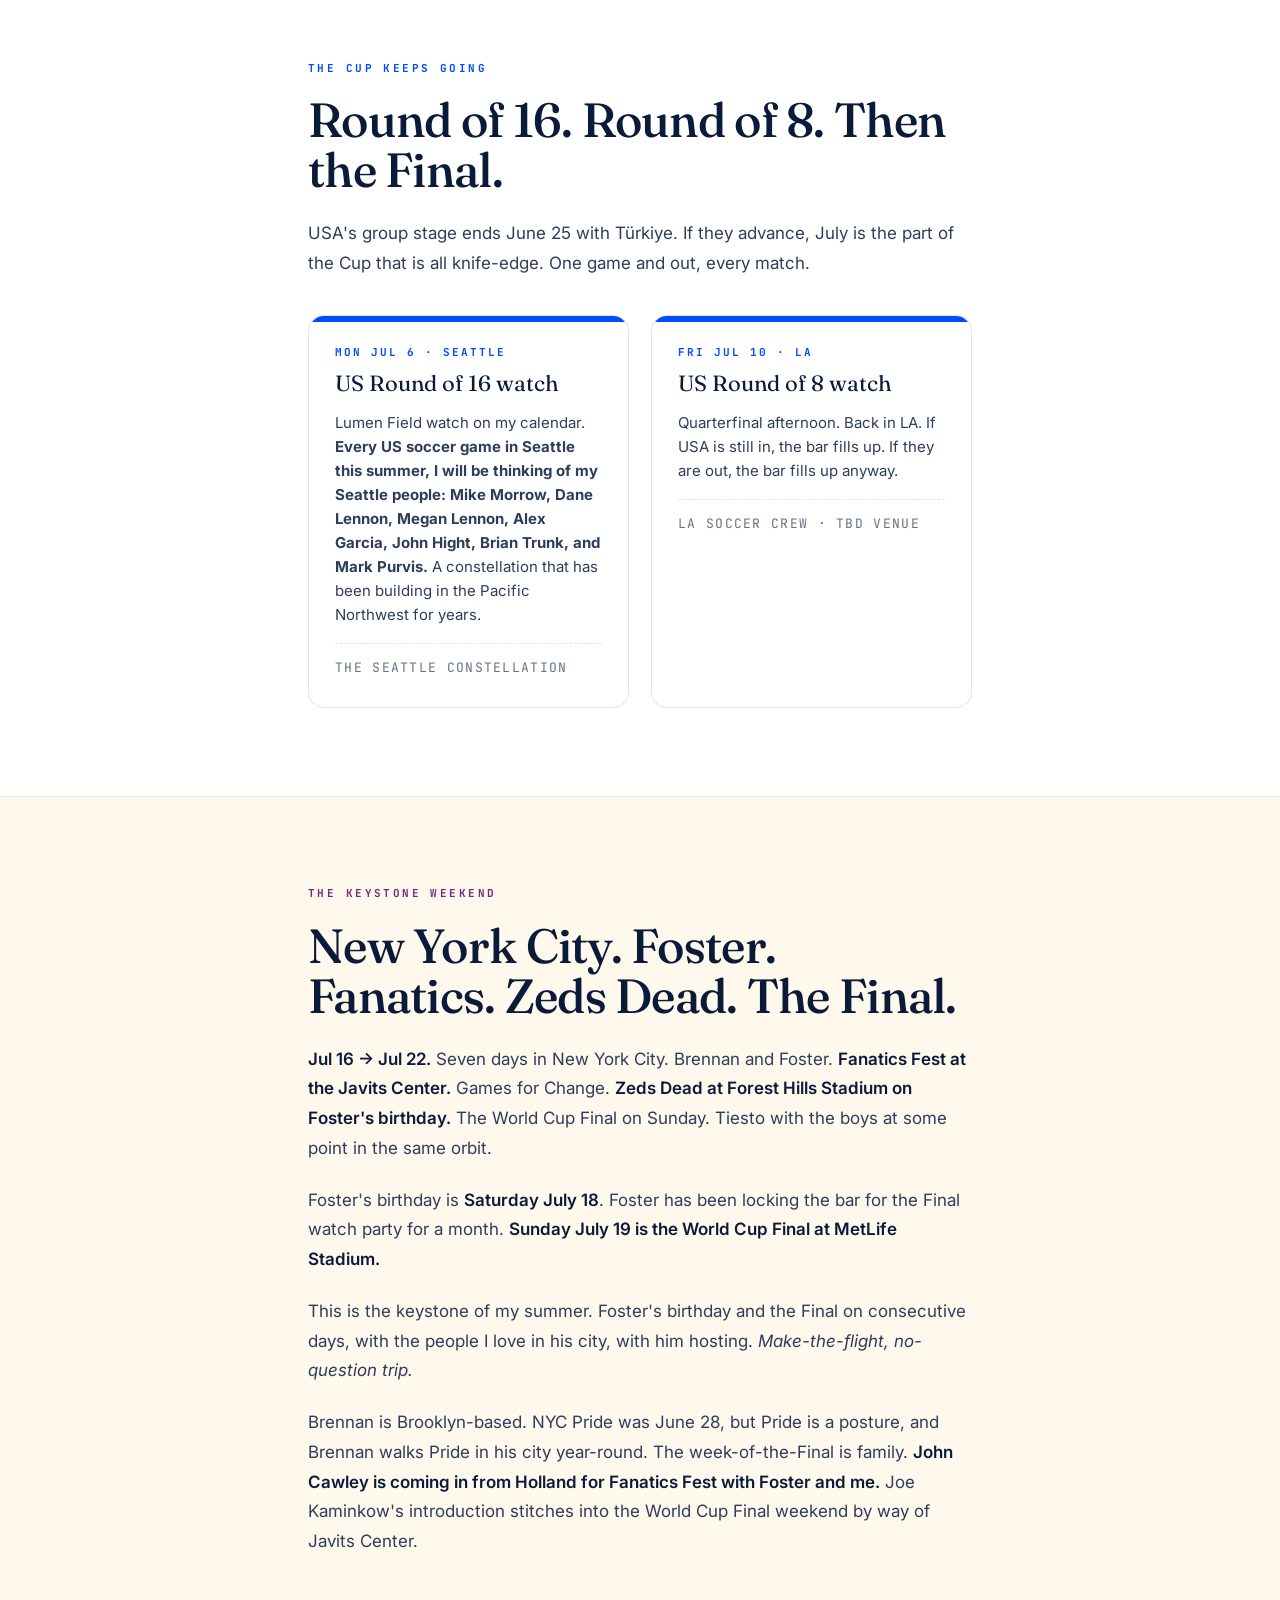
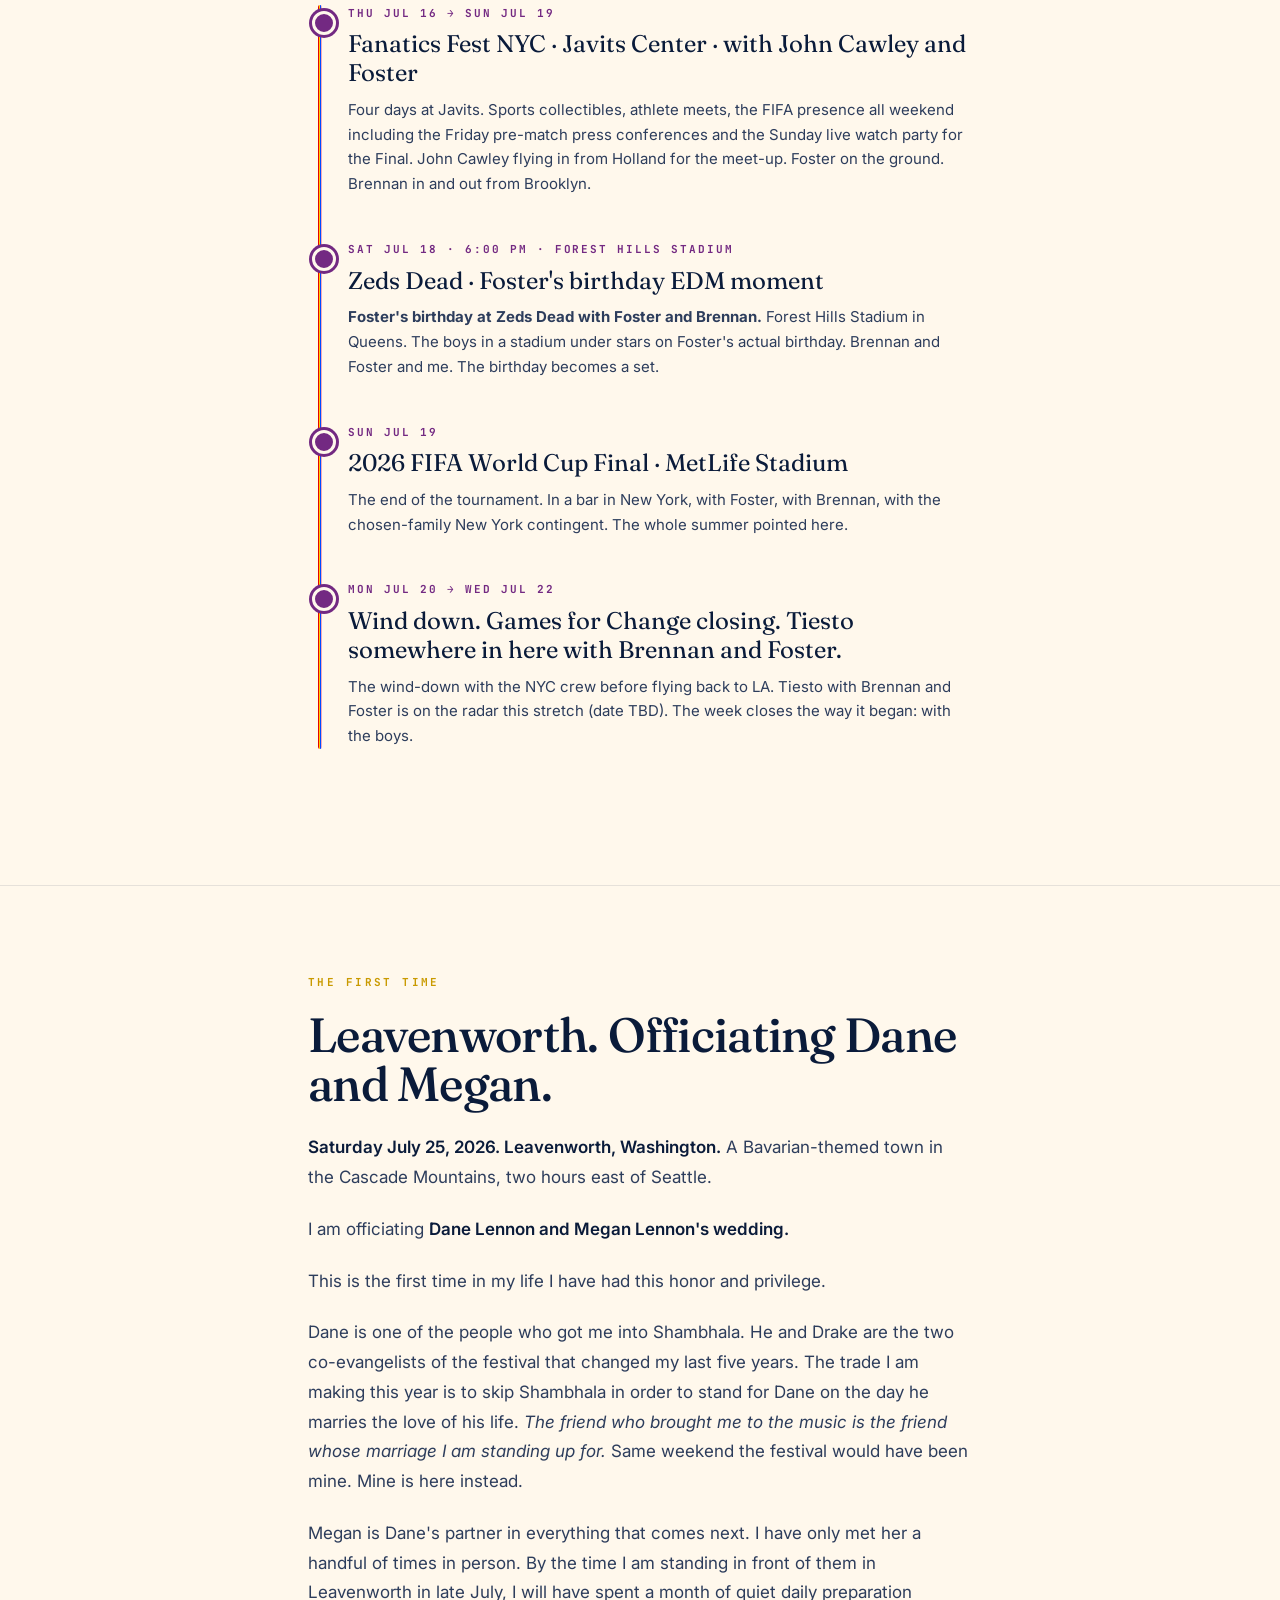
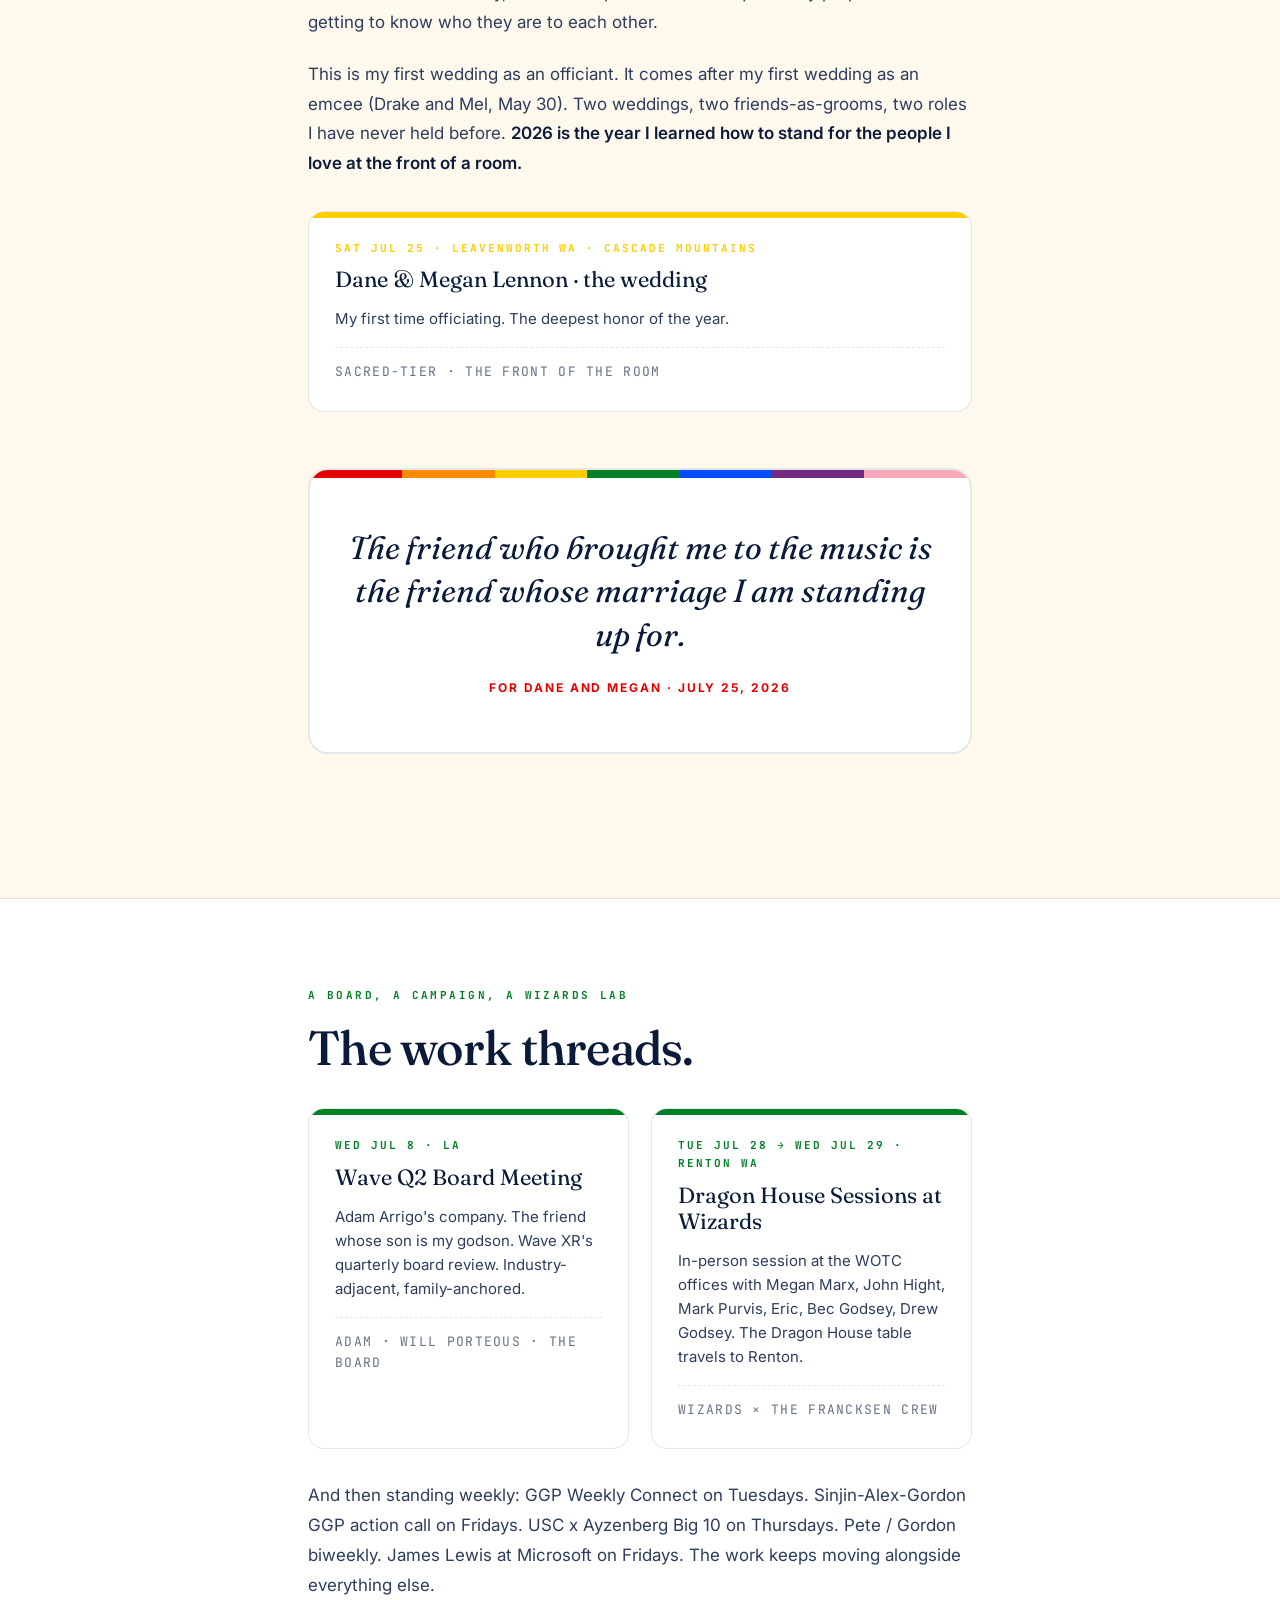
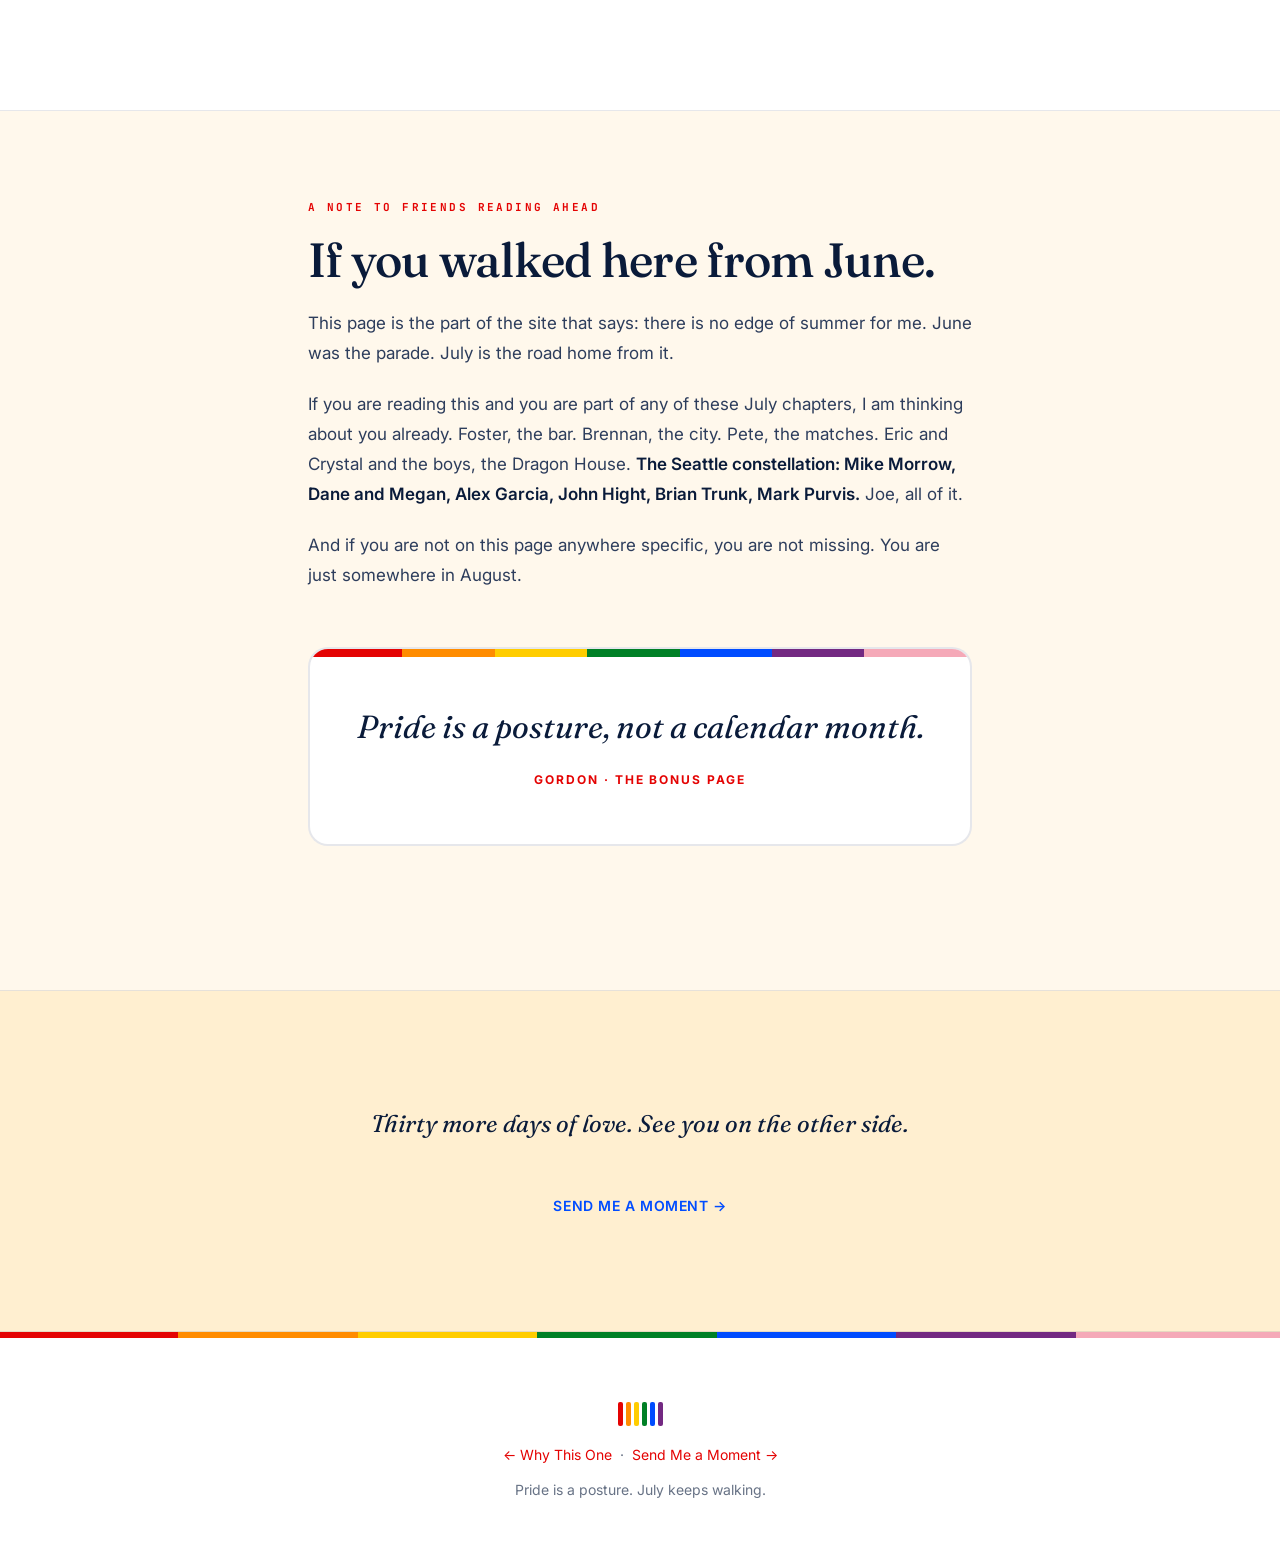
==== commit 3e73fcb7: "Leavenworth wedding + NYC keystone expansion Major July additions to the Pride 2026 site:  1. Leaven" ====
--- a/july.html
+++ b/july.html
@@ -40,7 +40,7 @@
     <div class="hero__kicker">Bonus Page · July 2026</div>
     <h1 class="display display--xxl">It does not <span class="gradient-text italic">stop on the 30th.</span></h1>
     <p class="hero__sub">Pride is a posture, not a calendar month. July keeps it moving. Here is what is on the other side of June, for the people who want a peek.</p>
-    <div class="hero__date">June 30 → July 31 · Wisconsin · Seattle · LA · New York · Renton</div>
+    <div class="hero__date">June 30 → July 31 · Wisconsin · Seattle · LA · New York · Leavenworth · Renton</div>
   </div>
 </section>
 
@@ -78,8 +78,8 @@
       <div class="event-card" style="--swatch: var(--blue);">
         <div class="event-card__date">Mon Jul 6 · Seattle</div>
         <div class="event-card__title">US Round of 16 watch</div>
-        <div class="event-card__body">Lumen Field watch on my calendar. Mike Morrow is the Seattle anchor. The day after I fly back from Wisconsin via Chicago.</div>
-        <div class="event-card__crew">Soccer chosen family · Mike's city</div>
+        <div class="event-card__body">Lumen Field watch on my calendar. <strong>Every US soccer game in Seattle this summer, I will be thinking of my Seattle people: Mike Morrow, Dane Lennon, Megan Lennon, Alex Garcia, John Hight, Brian Trunk, and Mark Purvis.</strong> A constellation that has been building in the Pacific Northwest for years.</div>
+        <div class="event-card__crew">The Seattle constellation</div>
       </div>
 
       <div class="event-card" style="--swatch: var(--blue);">
@@ -96,30 +96,30 @@
 <section class="section theme-purple">
   <div class="container container--narrow">
     <div class="section__kicker">The keystone weekend</div>
-    <h2 class="display display--l section__title">New York City. Foster. The Final.</h2>
-
-    <div class="prose">
-      <p><strong>Jul 16 → Jul 22.</strong> Seven days in New York City with Brennan, with Foster, and around Games for Change.</p>
+    <h2 class="display display--l section__title">New York City. Foster. Fanatics. Zeds Dead. The Final.</h2>
+
+    <div class="prose">
+      <p><strong>Jul 16 → Jul 22.</strong> Seven days in New York City. Brennan and Foster. <strong>Fanatics Fest at the Javits Center.</strong> Games for Change. <strong>Zeds Dead at Forest Hills Stadium on Foster's birthday.</strong> The World Cup Final on Sunday. Tiesto with the boys at some point in the same orbit.</p>
 
       <p>Foster's birthday is <strong>Saturday July 18</strong>. Foster has been locking the bar for the Final watch party for a month. <strong>Sunday July 19 is the World Cup Final at MetLife Stadium.</strong></p>
 
       <p>This is the keystone of my summer. Foster's birthday and the Final on consecutive days, with the people I love in his city, with him hosting. <em>Make-the-flight, no-question trip.</em></p>
 
-      <p>Brennan is Brooklyn-based. NYC Pride was June 28, but Pride is a posture, and Brennan walks Pride in his city year-round. The week-of-the-Final is family.</p>
+      <p>Brennan is Brooklyn-based. NYC Pride was June 28, but Pride is a posture, and Brennan walks Pride in his city year-round. The week-of-the-Final is family. <strong>John Cawley is coming in from Holland for Fanatics Fest with Foster and me.</strong> Joe Kaminkow's introduction stitches into the World Cup Final weekend by way of Javits Center.</p>
     </div>
 
     <div class="timeline">
 
       <div class="timeline__entry" style="--swatch: var(--purple);">
-        <div class="timeline__date">Thu Jul 16</div>
-        <div class="timeline__title">Land NYC</div>
-        <div class="timeline__body">The week begins. Brennan and Foster orbit. Games for Change on the calendar somewhere this week.</div>
-      </div>
-
-      <div class="timeline__entry" style="--swatch: var(--purple);">
-        <div class="timeline__date">Sat Jul 18</div>
-        <div class="timeline__title">Foster's birthday</div>
-        <div class="timeline__body">The eve of the Final, the year of his life. The bar shortlist becomes the bar that opens for us.</div>
+        <div class="timeline__date">Thu Jul 16 → Sun Jul 19</div>
+        <div class="timeline__title">Fanatics Fest NYC · Javits Center · with John Cawley and Foster</div>
+        <div class="timeline__body">Four days at Javits. Sports collectibles, athlete meets, the FIFA presence all weekend including the Friday pre-match press conferences and the Sunday live watch party for the Final. John Cawley flying in from Holland for the meet-up. Foster on the ground. Brennan in and out from Brooklyn.</div>
+      </div>
+
+      <div class="timeline__entry" style="--swatch: var(--purple);">
+        <div class="timeline__date">Sat Jul 18 · 6:00 PM · Forest Hills Stadium</div>
+        <div class="timeline__title">Zeds Dead · Foster's birthday EDM moment</div>
+        <div class="timeline__body"><strong>Foster's birthday at Zeds Dead with Foster and Brennan.</strong> Forest Hills Stadium in Queens. The boys in a stadium under stars on Foster's actual birthday. Brennan and Foster and me. The birthday becomes a set.</div>
       </div>
 
       <div class="timeline__entry" style="--swatch: var(--purple);">
@@ -130,10 +130,43 @@
 
       <div class="timeline__entry" style="--swatch: var(--purple);">
         <div class="timeline__date">Mon Jul 20 → Wed Jul 22</div>
-        <div class="timeline__title">Wind down. Games for Change closing.</div>
-        <div class="timeline__body">The wind-down with the NYC crew before flying back to LA.</div>
-      </div>
-
+        <div class="timeline__title">Wind down. Games for Change closing. Tiesto somewhere in here with Brennan and Foster.</div>
+        <div class="timeline__body">The wind-down with the NYC crew before flying back to LA. Tiesto with Brennan and Foster is on the radar this stretch (date TBD). The week closes the way it began: with the boys.</div>
+      </div>
+
+    </div>
+  </div>
+</section>
+
+<section class="section theme-yellow">
+  <div class="container container--narrow">
+    <div class="section__kicker">The first time</div>
+    <h2 class="display display--l section__title">Leavenworth. Officiating Dane and Megan.</h2>
+
+    <div class="prose">
+      <p><strong>Saturday July 25, 2026. Leavenworth, Washington.</strong> A Bavarian-themed town in the Cascade Mountains, two hours east of Seattle.</p>
+
+      <p>I am officiating <strong>Dane Lennon and Megan Lennon's wedding.</strong></p>
+
+      <p>This is the first time in my life I have had this honor and privilege.</p>
+
+      <p>Dane is one of the people who got me into Shambhala. He and Drake are the two co-evangelists of the festival that changed my last five years. The trade I am making this year is to skip Shambhala in order to stand for Dane on the day he marries the love of his life. <em>The friend who brought me to the music is the friend whose marriage I am standing up for.</em> Same weekend the festival would have been mine. Mine is here instead.</p>
+
+      <p>Megan is Dane's partner in everything that comes next. I have only met her a handful of times in person. By the time I am standing in front of them in Leavenworth in late July, I will have spent a month of quiet daily preparation getting to know who they are to each other.</p>
+
+      <p>This is my first wedding as an officiant. It comes after my first wedding as an emcee (Drake and Mel, May 30). Two weddings, two friends-as-grooms, two roles I have never held before. <strong>2026 is the year I learned how to stand for the people I love at the front of a room.</strong></p>
+    </div>
+
+    <div class="event-card" style="--swatch: var(--yellow); margin-top: 32px;">
+      <div class="event-card__date">Sat Jul 25 · Leavenworth WA · Cascade Mountains</div>
+      <div class="event-card__title">Dane &amp; Megan Lennon · the wedding</div>
+      <div class="event-card__body">My first time officiating. The deepest honor of the year.</div>
+      <div class="event-card__crew">Sacred-tier · the front of the room</div>
+    </div>
+
+    <div class="keystone">
+      The friend who brought me to the music is the friend whose marriage I am standing up for.
+      <span class="keystone__attr">For Dane and Megan · July 25, 2026</span>
     </div>
   </div>
 </section>
@@ -175,7 +208,7 @@
     <div class="prose">
       <p>This page is the part of the site that says: there is no edge of summer for me. June was the parade. July is the road home from it.</p>
 
-      <p>If you are reading this and you are part of any of these July chapters, I am thinking about you already. Foster, the bar. Brennan, the city. Pete, the matches. Eric and Crystal and the boys, the Dragon House. Mike Morrow, Lumen Field. Joe, all of it.</p>
+      <p>If you are reading this and you are part of any of these July chapters, I am thinking about you already. Foster, the bar. Brennan, the city. Pete, the matches. Eric and Crystal and the boys, the Dragon House. <strong>The Seattle constellation: Mike Morrow, Dane and Megan, Alex Garcia, John Hight, Brian Trunk, Mark Purvis.</strong> Joe, all of it.</p>
 
       <p>And if you are not on this page anywhere specific, you are not missing. You are just somewhere in August.</p>
     </div>
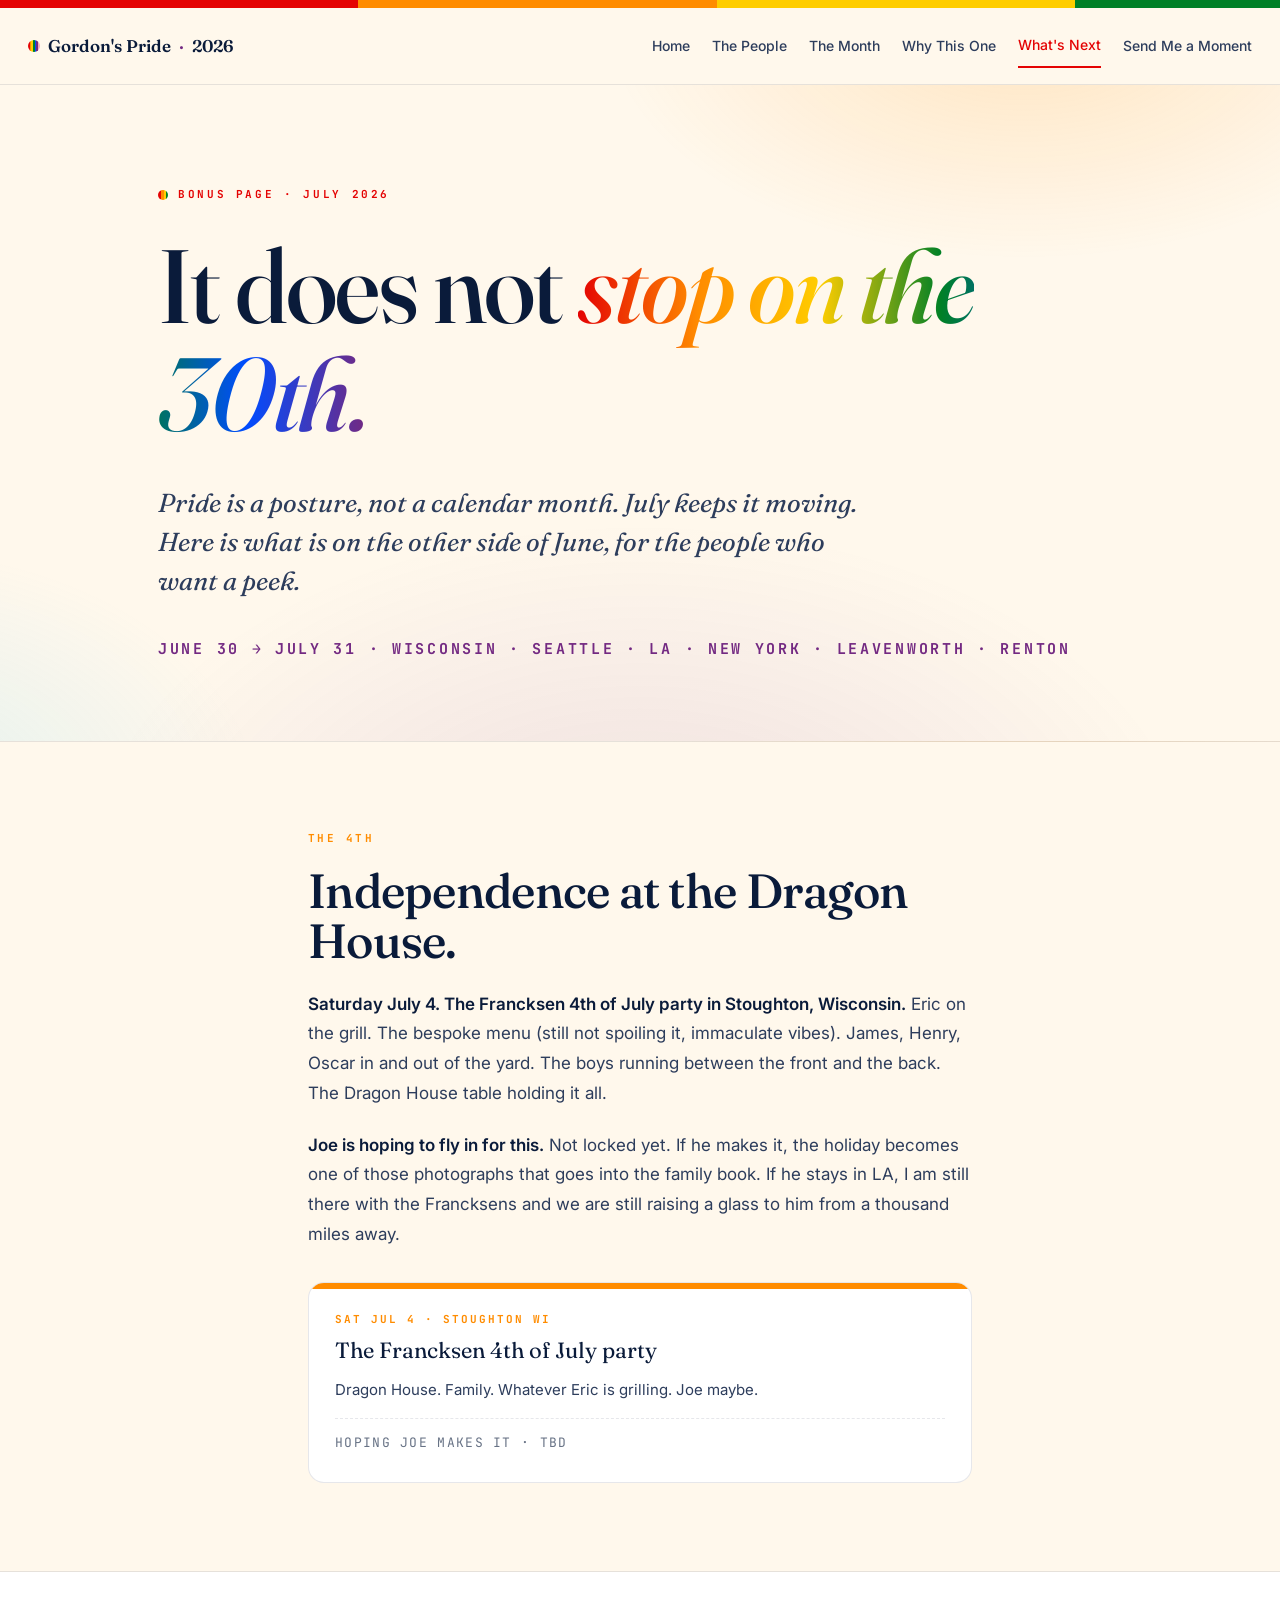
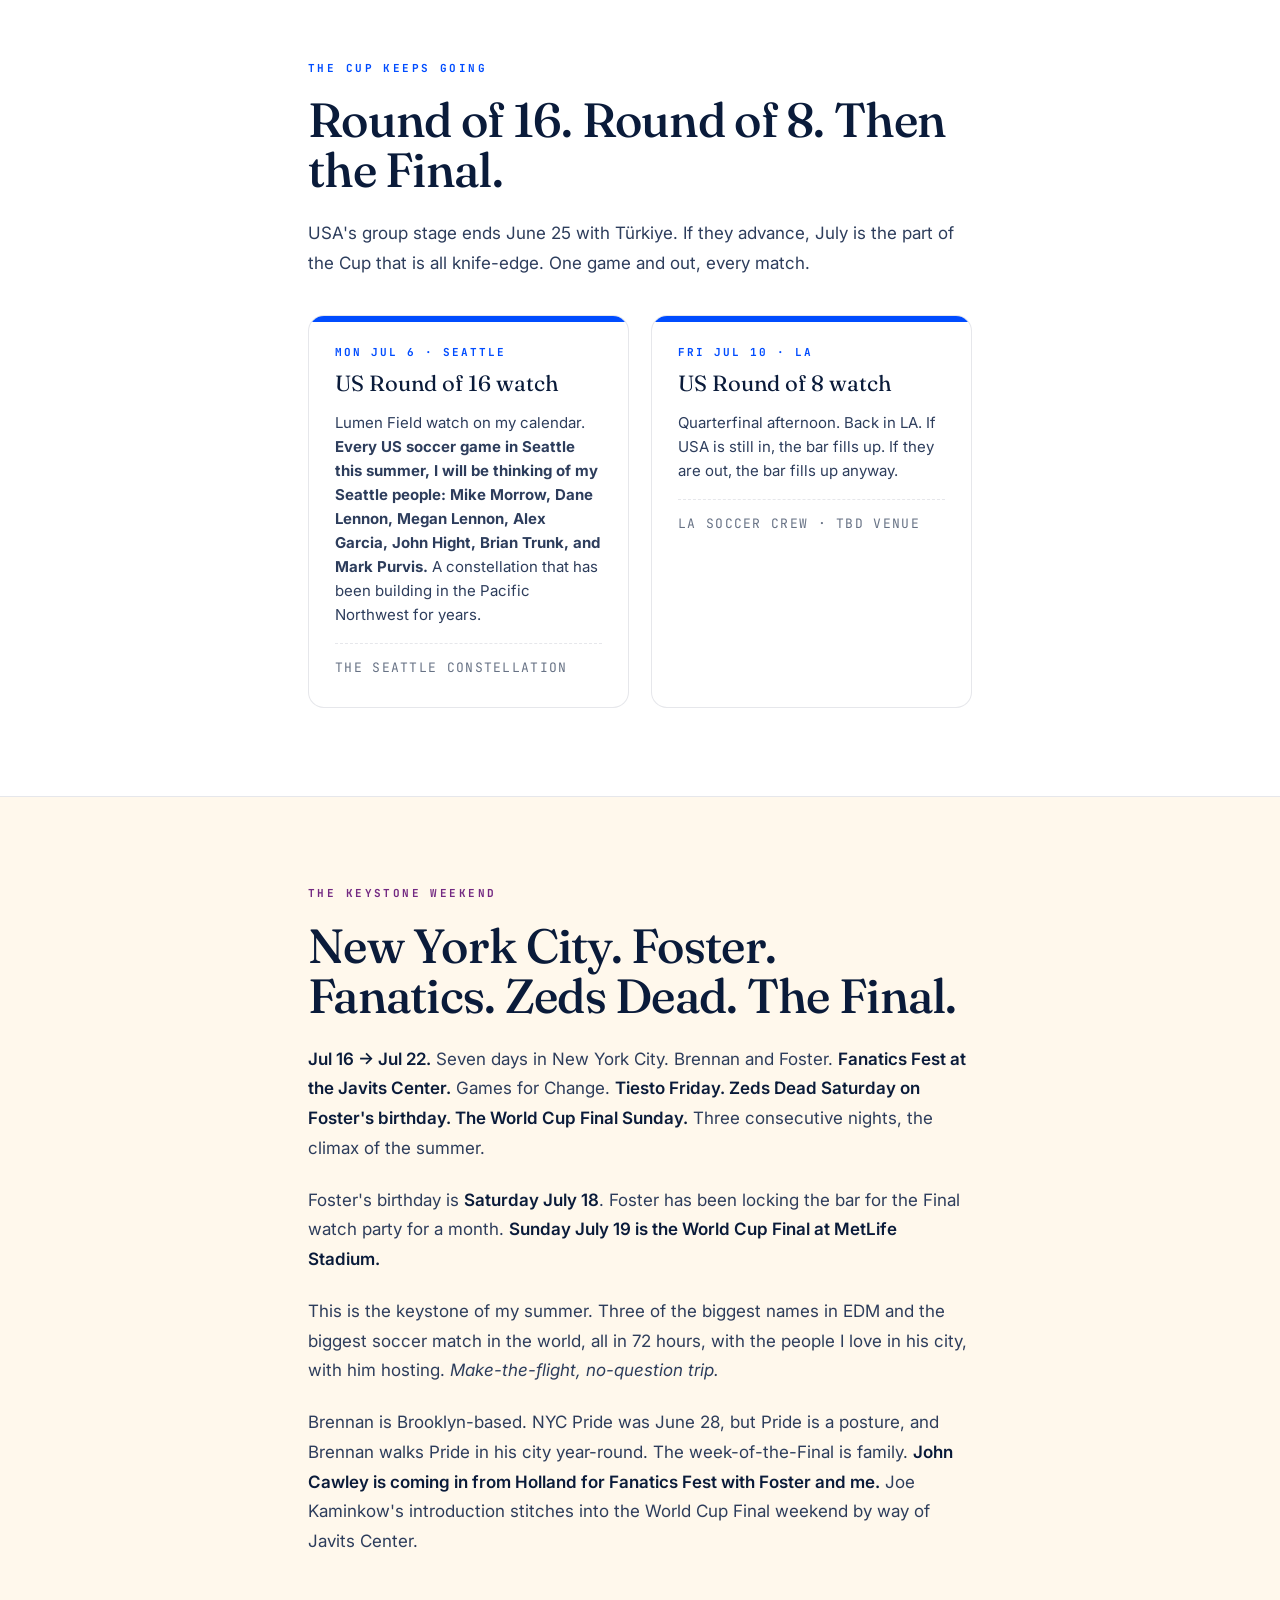
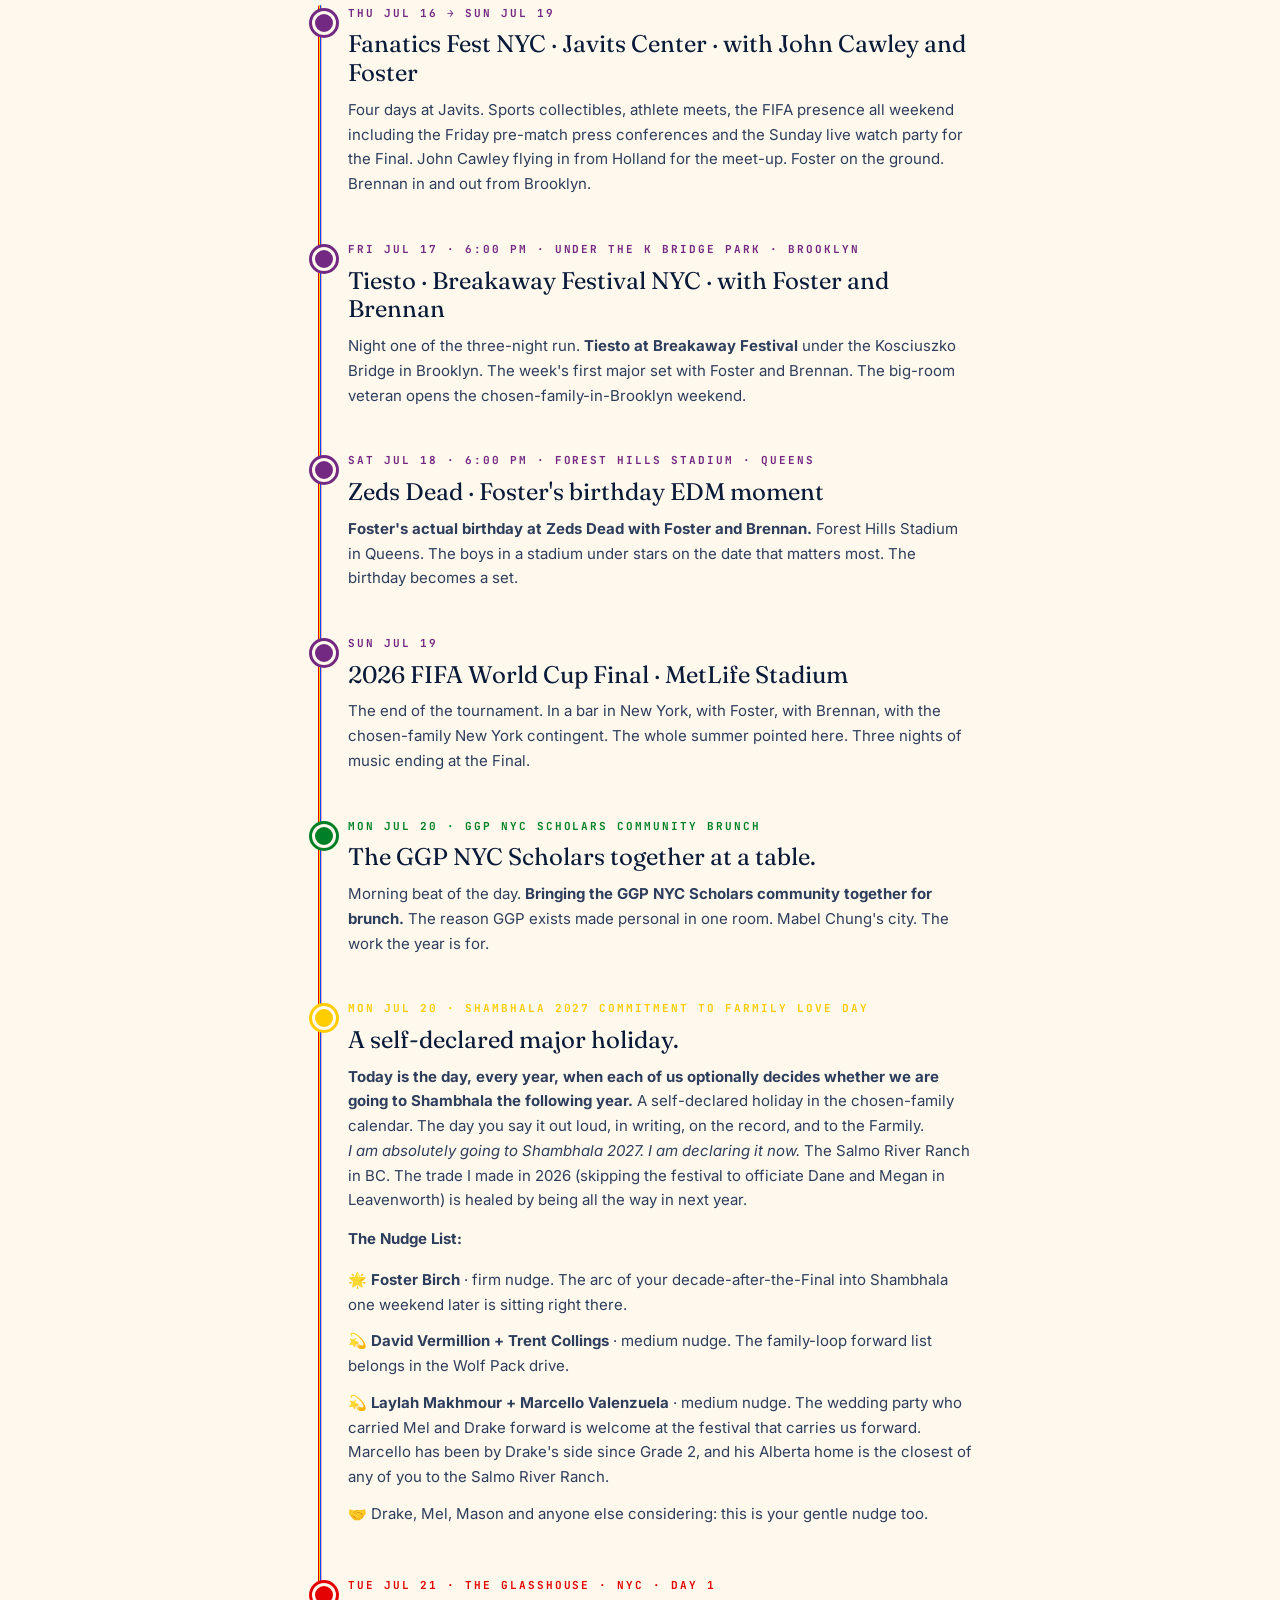
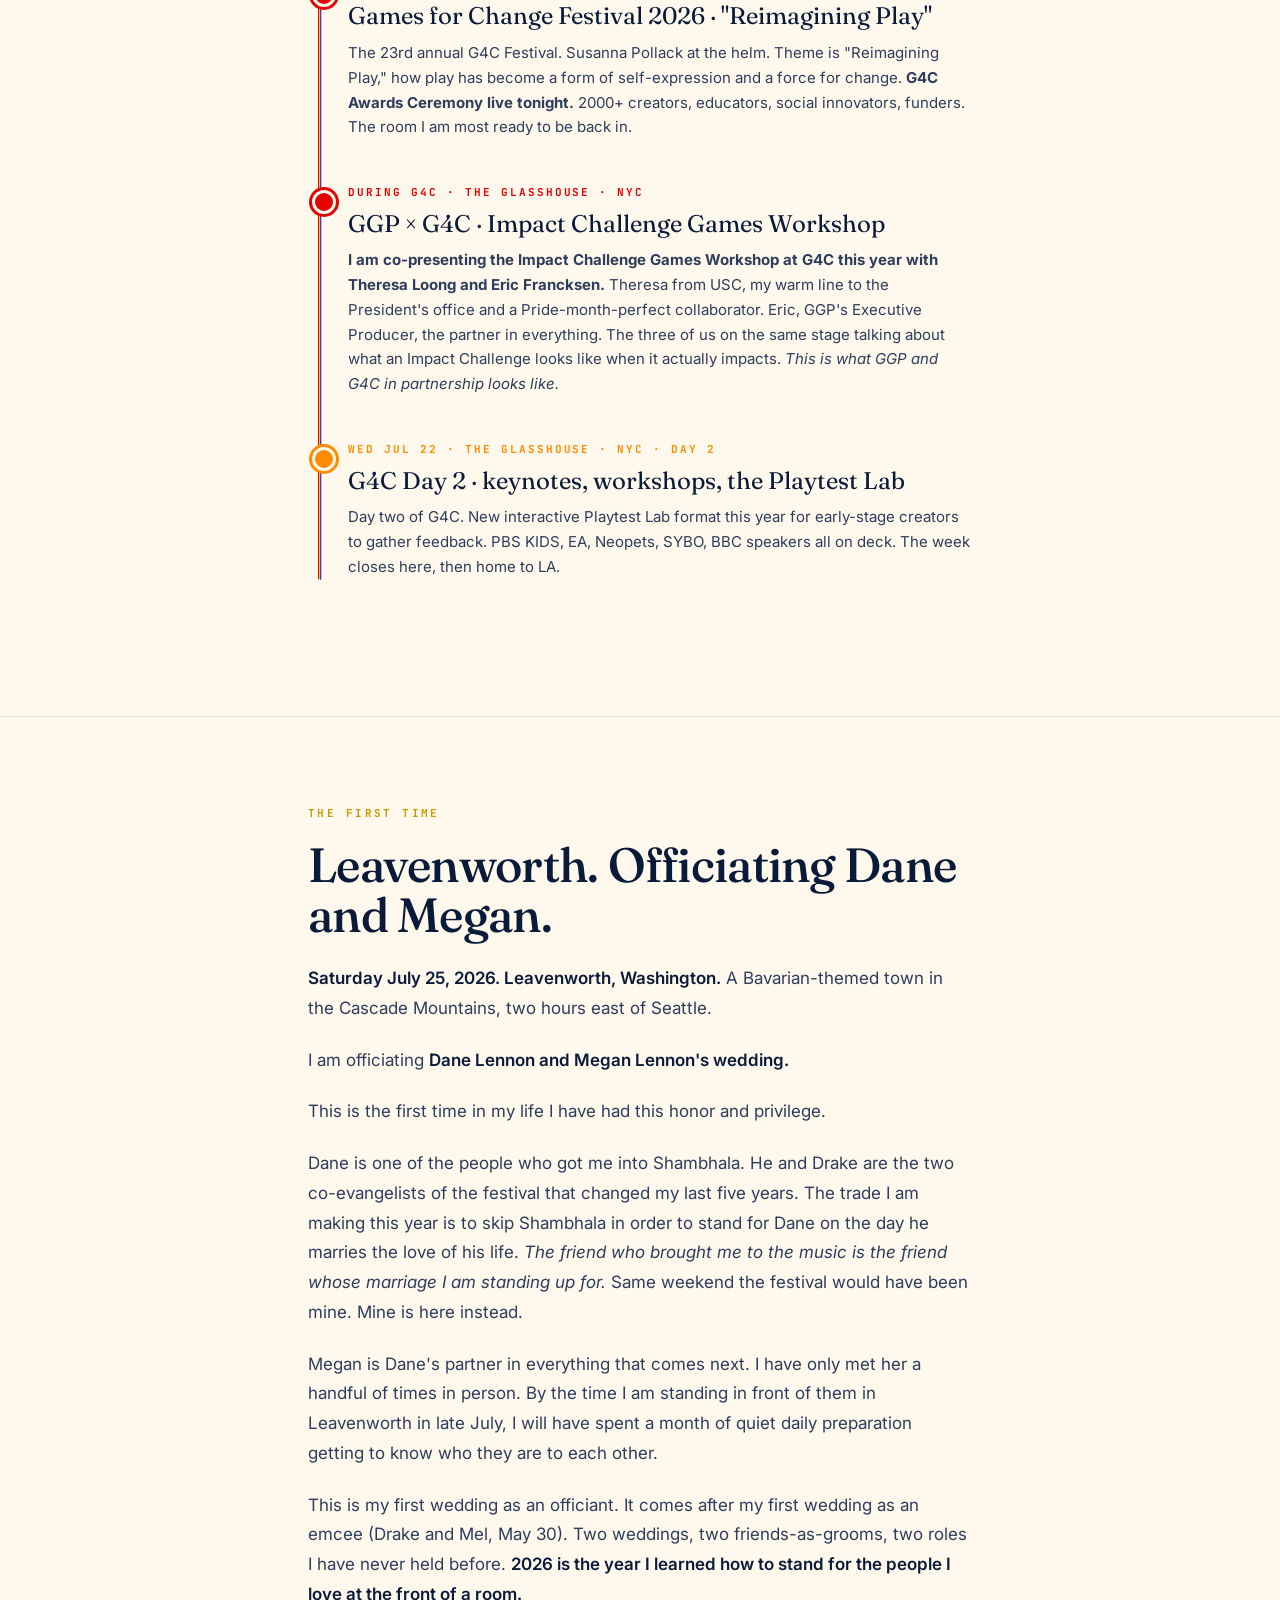
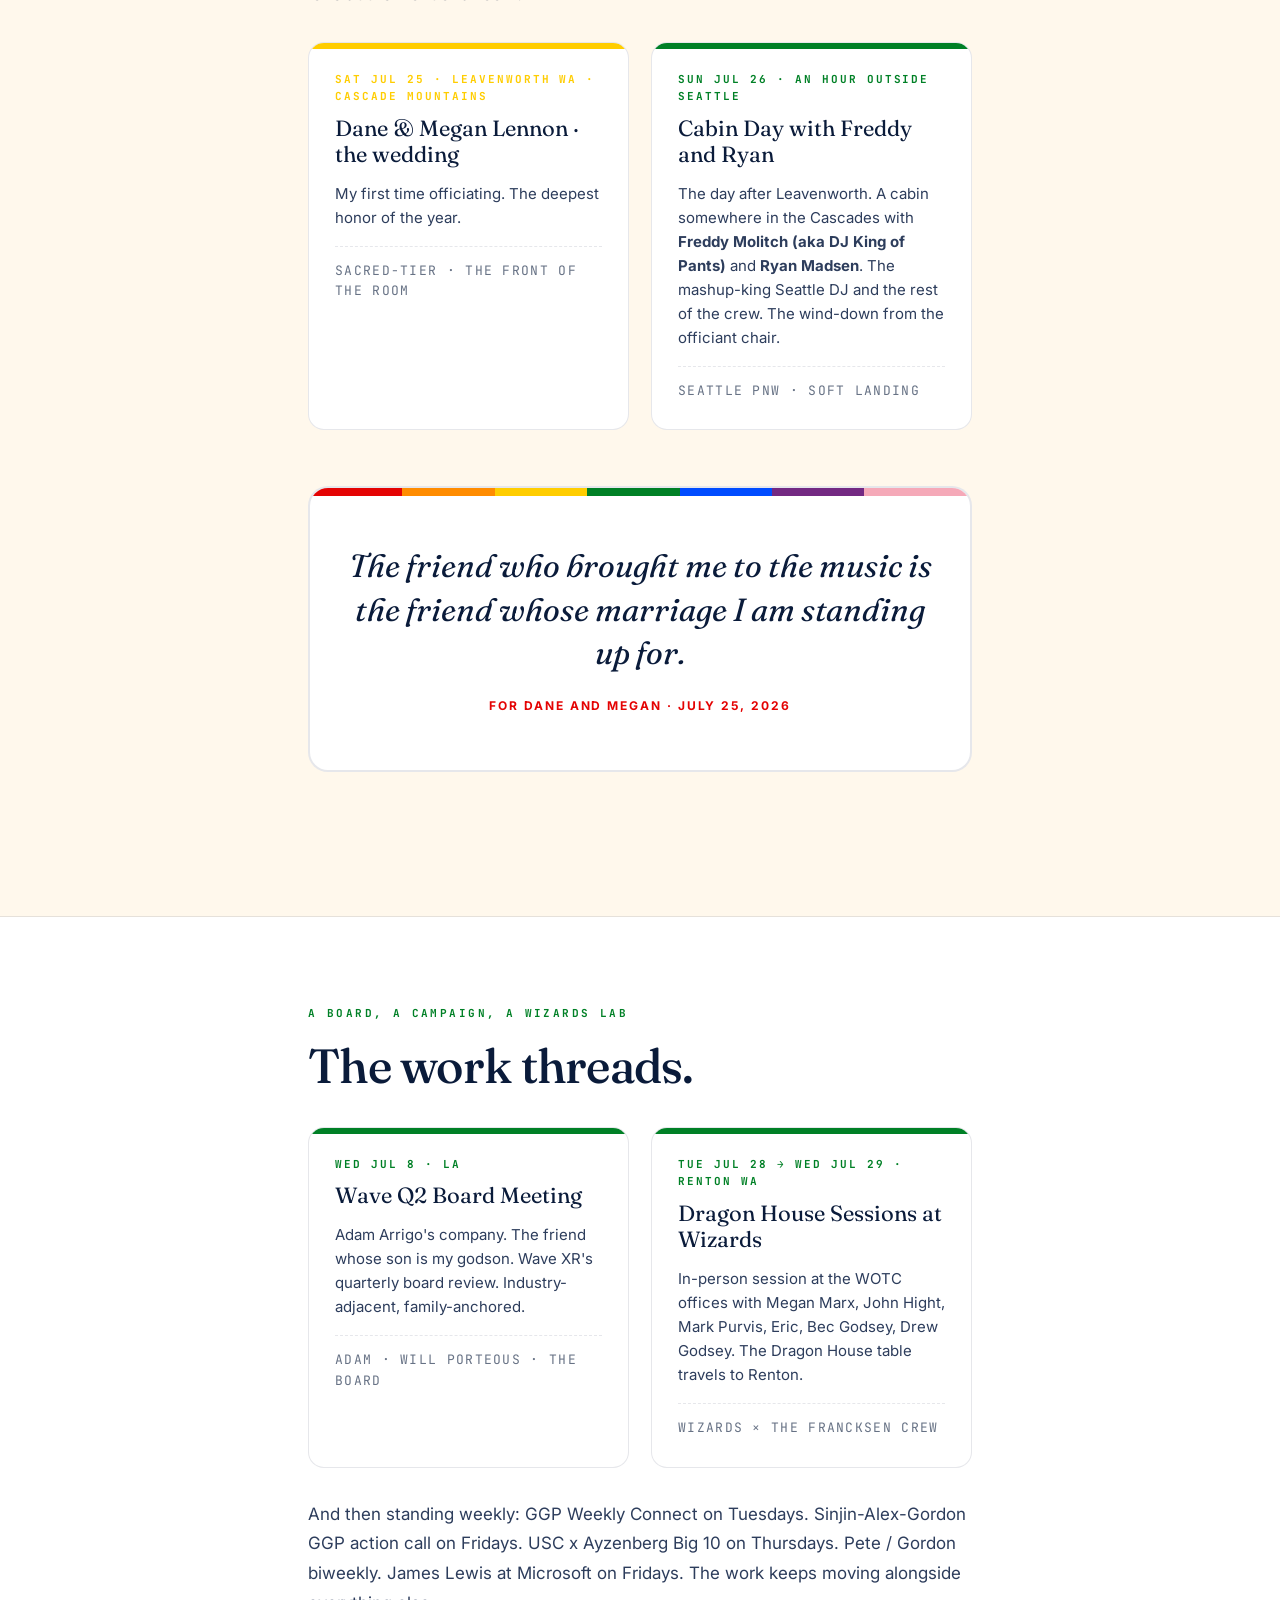
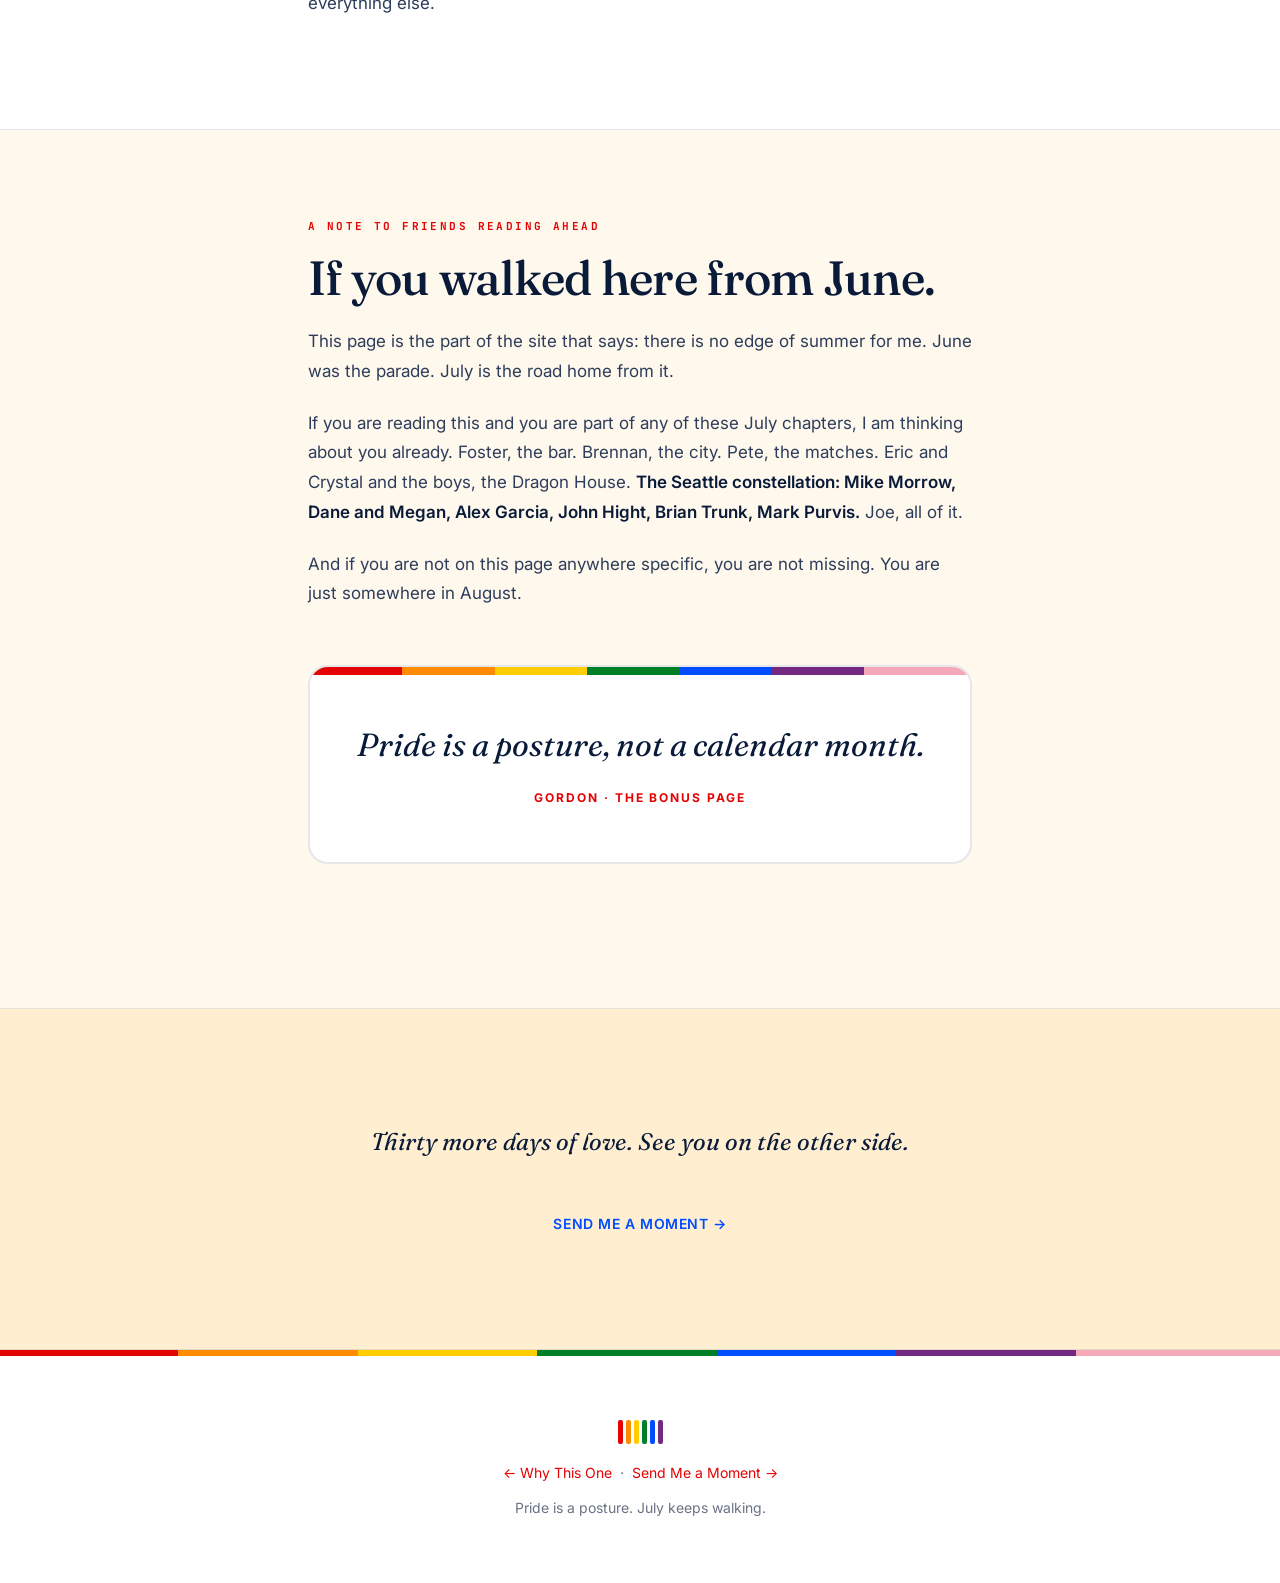
==== commit bacca0ed: "NYC week expansion + Highly visible SECRET link to July page July page additions: 1. Tiesto · Fri Ju" ====
--- a/july.html
+++ b/july.html
@@ -99,11 +99,11 @@
     <h2 class="display display--l section__title">New York City. Foster. Fanatics. Zeds Dead. The Final.</h2>
 
     <div class="prose">
-      <p><strong>Jul 16 → Jul 22.</strong> Seven days in New York City. Brennan and Foster. <strong>Fanatics Fest at the Javits Center.</strong> Games for Change. <strong>Zeds Dead at Forest Hills Stadium on Foster's birthday.</strong> The World Cup Final on Sunday. Tiesto with the boys at some point in the same orbit.</p>
+      <p><strong>Jul 16 → Jul 22.</strong> Seven days in New York City. Brennan and Foster. <strong>Fanatics Fest at the Javits Center.</strong> Games for Change. <strong>Tiesto Friday. Zeds Dead Saturday on Foster's birthday. The World Cup Final Sunday.</strong> Three consecutive nights, the climax of the summer.</p>
 
       <p>Foster's birthday is <strong>Saturday July 18</strong>. Foster has been locking the bar for the Final watch party for a month. <strong>Sunday July 19 is the World Cup Final at MetLife Stadium.</strong></p>
 
-      <p>This is the keystone of my summer. Foster's birthday and the Final on consecutive days, with the people I love in his city, with him hosting. <em>Make-the-flight, no-question trip.</em></p>
+      <p>This is the keystone of my summer. Three of the biggest names in EDM and the biggest soccer match in the world, all in 72 hours, with the people I love in his city, with him hosting. <em>Make-the-flight, no-question trip.</em></p>
 
       <p>Brennan is Brooklyn-based. NYC Pride was June 28, but Pride is a posture, and Brennan walks Pride in his city year-round. The week-of-the-Final is family. <strong>John Cawley is coming in from Holland for Fanatics Fest with Foster and me.</strong> Joe Kaminkow's introduction stitches into the World Cup Final weekend by way of Javits Center.</p>
     </div>
@@ -117,21 +117,61 @@
       </div>
 
       <div class="timeline__entry" style="--swatch: var(--purple);">
-        <div class="timeline__date">Sat Jul 18 · 6:00 PM · Forest Hills Stadium</div>
+        <div class="timeline__date">Fri Jul 17 · 6:00 PM · Under the K Bridge Park · Brooklyn</div>
+        <div class="timeline__title">Tiesto · Breakaway Festival NYC · with Foster and Brennan</div>
+        <div class="timeline__body">Night one of the three-night run. <strong>Tiesto at Breakaway Festival</strong> under the Kosciuszko Bridge in Brooklyn. The week's first major set with Foster and Brennan. The big-room veteran opens the chosen-family-in-Brooklyn weekend.</div>
+      </div>
+
+      <div class="timeline__entry" style="--swatch: var(--purple);">
+        <div class="timeline__date">Sat Jul 18 · 6:00 PM · Forest Hills Stadium · Queens</div>
         <div class="timeline__title">Zeds Dead · Foster's birthday EDM moment</div>
-        <div class="timeline__body"><strong>Foster's birthday at Zeds Dead with Foster and Brennan.</strong> Forest Hills Stadium in Queens. The boys in a stadium under stars on Foster's actual birthday. Brennan and Foster and me. The birthday becomes a set.</div>
+        <div class="timeline__body"><strong>Foster's actual birthday at Zeds Dead with Foster and Brennan.</strong> Forest Hills Stadium in Queens. The boys in a stadium under stars on the date that matters most. The birthday becomes a set.</div>
       </div>
 
       <div class="timeline__entry" style="--swatch: var(--purple);">
         <div class="timeline__date">Sun Jul 19</div>
         <div class="timeline__title">2026 FIFA World Cup Final · MetLife Stadium</div>
-        <div class="timeline__body">The end of the tournament. In a bar in New York, with Foster, with Brennan, with the chosen-family New York contingent. The whole summer pointed here.</div>
-      </div>
-
-      <div class="timeline__entry" style="--swatch: var(--purple);">
-        <div class="timeline__date">Mon Jul 20 → Wed Jul 22</div>
-        <div class="timeline__title">Wind down. Games for Change closing. Tiesto somewhere in here with Brennan and Foster.</div>
-        <div class="timeline__body">The wind-down with the NYC crew before flying back to LA. Tiesto with Brennan and Foster is on the radar this stretch (date TBD). The week closes the way it began: with the boys.</div>
+        <div class="timeline__body">The end of the tournament. In a bar in New York, with Foster, with Brennan, with the chosen-family New York contingent. The whole summer pointed here. Three nights of music ending at the Final.</div>
+      </div>
+
+      <div class="timeline__entry" style="--swatch: var(--green);">
+        <div class="timeline__date">Mon Jul 20 · GGP NYC Scholars Community Brunch</div>
+        <div class="timeline__title">The GGP NYC Scholars together at a table.</div>
+        <div class="timeline__body">Morning beat of the day. <strong>Bringing the GGP NYC Scholars community together for brunch.</strong> The reason GGP exists made personal in one room. Mabel Chung's city. The work the year is for.</div>
+      </div>
+
+      <div class="timeline__entry" style="--swatch: var(--yellow);">
+        <div class="timeline__date">Mon Jul 20 · Shambhala 2027 Commitment to Farmily Love Day</div>
+        <div class="timeline__title">A self-declared major holiday.</div>
+        <div class="timeline__body">
+          <p><strong>Today is the day, every year, when each of us optionally decides whether we are going to Shambhala the following year.</strong> A self-declared holiday in the chosen-family calendar. The day you say it out loud, in writing, on the record, and to the Farmily.</p>
+          <p><em>I am absolutely going to Shambhala 2027. I am declaring it now.</em> The Salmo River Ranch in BC. The trade I made in 2026 (skipping the festival to officiate Dane and Megan in Leavenworth) is healed by being all the way in next year.</p>
+          <p style="margin-top: 14px;"><strong>The Nudge List:</strong></p>
+          <ul style="list-style: none; padding-left: 0; margin: 10px 0;">
+            <li style="padding: 6px 0;">🌟 <strong>Foster Birch</strong> · firm nudge. The arc of your decade-after-the-Final into Shambhala one weekend later is sitting right there.</li>
+            <li style="padding: 6px 0;">💫 <strong>David Vermillion + Trent Collings</strong> · medium nudge. The family-loop forward list belongs in the Wolf Pack drive.</li>
+            <li style="padding: 6px 0;">💫 <strong>Laylah Makhmour + Marcello Valenzuela</strong> · medium nudge. The wedding party who carried Mel and Drake forward is welcome at the festival that carries us forward. Marcello has been by Drake's side since Grade 2, and his Alberta home is the closest of any of you to the Salmo River Ranch.</li>
+            <li style="padding: 6px 0;">🤝 Drake, Mel, Mason and anyone else considering: this is your gentle nudge too.</li>
+          </ul>
+        </div>
+      </div>
+
+      <div class="timeline__entry" style="--swatch: var(--red);">
+        <div class="timeline__date">Tue Jul 21 · The Glasshouse · NYC · Day 1</div>
+        <div class="timeline__title">Games for Change Festival 2026 · "Reimagining Play"</div>
+        <div class="timeline__body">The 23rd annual G4C Festival. Susanna Pollack at the helm. Theme is "Reimagining Play," how play has become a form of self-expression and a force for change. <strong>G4C Awards Ceremony live tonight.</strong> 2000+ creators, educators, social innovators, funders. The room I am most ready to be back in.</div>
+      </div>
+
+      <div class="timeline__entry" style="--swatch: var(--red);">
+        <div class="timeline__date">During G4C · The Glasshouse · NYC</div>
+        <div class="timeline__title">GGP × G4C · Impact Challenge Games Workshop</div>
+        <div class="timeline__body"><strong>I am co-presenting the Impact Challenge Games Workshop at G4C this year with Theresa Loong and Eric Francksen.</strong> Theresa from USC, my warm line to the President's office and a Pride-month-perfect collaborator. Eric, GGP's Executive Producer, the partner in everything. The three of us on the same stage talking about what an Impact Challenge looks like when it actually impacts. <em>This is what GGP and G4C in partnership looks like.</em></div>
+      </div>
+
+      <div class="timeline__entry" style="--swatch: var(--orange);">
+        <div class="timeline__date">Wed Jul 22 · The Glasshouse · NYC · Day 2</div>
+        <div class="timeline__title">G4C Day 2 · keynotes, workshops, the Playtest Lab</div>
+        <div class="timeline__body">Day two of G4C. New interactive Playtest Lab format this year for early-stage creators to gather feedback. PBS KIDS, EA, Neopets, SYBO, BBC speakers all on deck. The week closes here, then home to LA.</div>
       </div>
 
     </div>
@@ -157,11 +197,22 @@
       <p>This is my first wedding as an officiant. It comes after my first wedding as an emcee (Drake and Mel, May 30). Two weddings, two friends-as-grooms, two roles I have never held before. <strong>2026 is the year I learned how to stand for the people I love at the front of a room.</strong></p>
     </div>
 
-    <div class="event-card" style="--swatch: var(--yellow); margin-top: 32px;">
-      <div class="event-card__date">Sat Jul 25 · Leavenworth WA · Cascade Mountains</div>
-      <div class="event-card__title">Dane &amp; Megan Lennon · the wedding</div>
-      <div class="event-card__body">My first time officiating. The deepest honor of the year.</div>
-      <div class="event-card__crew">Sacred-tier · the front of the room</div>
+    <div class="event-grid" style="margin-top: 32px;">
+
+      <div class="event-card" style="--swatch: var(--yellow);">
+        <div class="event-card__date">Sat Jul 25 · Leavenworth WA · Cascade Mountains</div>
+        <div class="event-card__title">Dane &amp; Megan Lennon · the wedding</div>
+        <div class="event-card__body">My first time officiating. The deepest honor of the year.</div>
+        <div class="event-card__crew">Sacred-tier · the front of the room</div>
+      </div>
+
+      <div class="event-card" style="--swatch: var(--green);">
+        <div class="event-card__date">Sun Jul 26 · an hour outside Seattle</div>
+        <div class="event-card__title">Cabin Day with Freddy and Ryan</div>
+        <div class="event-card__body">The day after Leavenworth. A cabin somewhere in the Cascades with <strong>Freddy Molitch (aka DJ King of Pants)</strong> and <strong>Ryan Madsen</strong>. The mashup-king Seattle DJ and the rest of the crew. The wind-down from the officiant chair.</div>
+        <div class="event-card__crew">Seattle PNW · soft landing</div>
+      </div>
+
     </div>
 
     <div class="keystone">
--- a/styles.css
+++ b/styles.css
@@ -420,6 +420,139 @@
 footer a { color: var(--red); border-bottom: 2px solid transparent; }
 footer a:hover { border-bottom-color: var(--red); }
 
+/* SECRET link · highly visible bonus to july */
+.secret-wrap {
+  padding: 48px 0;
+  background:
+    repeating-linear-gradient(
+      135deg,
+      rgba(228,3,3,0.04) 0 16px,
+      rgba(255,140,0,0.04) 16px 32px,
+      rgba(255,205,0,0.04) 32px 48px,
+      rgba(0,128,38,0.04) 48px 64px,
+      rgba(0,76,255,0.04) 64px 80px,
+      rgba(115,41,130,0.04) 80px 96px
+    ),
+    var(--bg-2);
+  border-top: 1px solid var(--hair);
+  border-bottom: 1px solid var(--hair);
+  position: relative;
+  overflow: hidden;
+}
+.secret-link {
+  display: block;
+  max-width: 540px;
+  margin: 0 auto;
+  padding: 36px 28px;
+  background: var(--bg);
+  border: 4px solid transparent;
+  background-clip: padding-box;
+  border-radius: 22px;
+  text-align: center;
+  position: relative;
+  transform: rotate(-1.5deg);
+  transition: transform .25s var(--ease), box-shadow .25s var(--ease);
+  box-shadow: 0 12px 32px -16px rgba(10,27,58,0.30);
+  text-decoration: none;
+  color: var(--ink);
+  z-index: 1;
+}
+.secret-link:hover {
+  transform: rotate(0.6deg) scale(1.025);
+  box-shadow: 0 18px 44px -16px rgba(228,3,3,0.40);
+  border: 4px solid transparent;
+}
+.secret-link:active { transform: rotate(0deg) scale(0.99); }
+.secret-link::before {
+  content: "";
+  position: absolute;
+  inset: -4px;
+  z-index: -1;
+  border-radius: inherit;
+  background: var(--rainbow);
+  background-size: 220% 100%;
+  animation: rainbow-slide 7s linear infinite;
+}
+.secret-link__chip {
+  display: inline-block;
+  background: var(--ink);
+  color: var(--bg);
+  font-family: var(--f-mono);
+  font-size: 10px;
+  letter-spacing: 0.30em;
+  text-transform: uppercase;
+  font-weight: 700;
+  padding: 7px 14px;
+  border-radius: 999px;
+  margin-bottom: 18px;
+}
+.secret-link__chip::before { content: "🤫 "; letter-spacing: 0; }
+.secret-link__title {
+  font-family: var(--f-display);
+  font-size: clamp(1.375rem, 3vw, 1.875rem);
+  line-height: 1.15;
+  color: var(--ink);
+  margin-bottom: 14px;
+}
+.secret-link__body {
+  color: var(--ink-2);
+  font-size: 1rem;
+  line-height: 1.55;
+  margin-bottom: 18px;
+}
+.secret-link__arrow {
+  display: inline-block;
+  font-family: var(--f-mono);
+  font-weight: 700;
+  letter-spacing: 0.14em;
+  text-transform: uppercase;
+  font-size: 0.8125rem;
+  color: var(--red);
+  border-bottom: 2px solid var(--red);
+  padding-bottom: 2px;
+}
+.secret-link__wink {
+  position: absolute;
+  top: 12px; right: 18px;
+  font-size: 1.5rem;
+  opacity: 0.85;
+}
+
+/* Small in-content secret callout for non-home pages */
+.secret-inline {
+  display: inline-flex; align-items: center; gap: 10px;
+  background: var(--bg-2);
+  border: 2px solid var(--rule, var(--hair));
+  border-radius: 999px;
+  padding: 10px 18px;
+  font-family: var(--f-mono);
+  font-size: 12px;
+  letter-spacing: 0.18em;
+  text-transform: uppercase;
+  font-weight: 700;
+  color: var(--ink);
+  text-decoration: none;
+  border-bottom: 2px solid transparent;
+  transition: transform .15s var(--ease), background .15s var(--ease);
+  margin: 12px 0;
+}
+.secret-inline:hover {
+  background: var(--bg-3);
+  transform: scale(1.03);
+  border-bottom: 2px solid transparent;
+}
+.secret-inline .dot-rainbow {
+  display: inline-block; width: 12px; height: 12px; border-radius: 50%;
+  background: var(--rainbow); background-size: 200% 100%;
+  animation: rainbow-slide 4s linear infinite;
+}
+
+@media (max-width: 720px) {
+  .secret-link { padding: 28px 20px; max-width: 100%; }
+  .secret-link__chip { font-size: 9px; }
+  .secret-wrap { padding: 36px 0; }
+}
+
 /* Forms */
 textarea, input[type="text"] {
   width: 100%; font-family: var(--f-body); font-size: 16px;
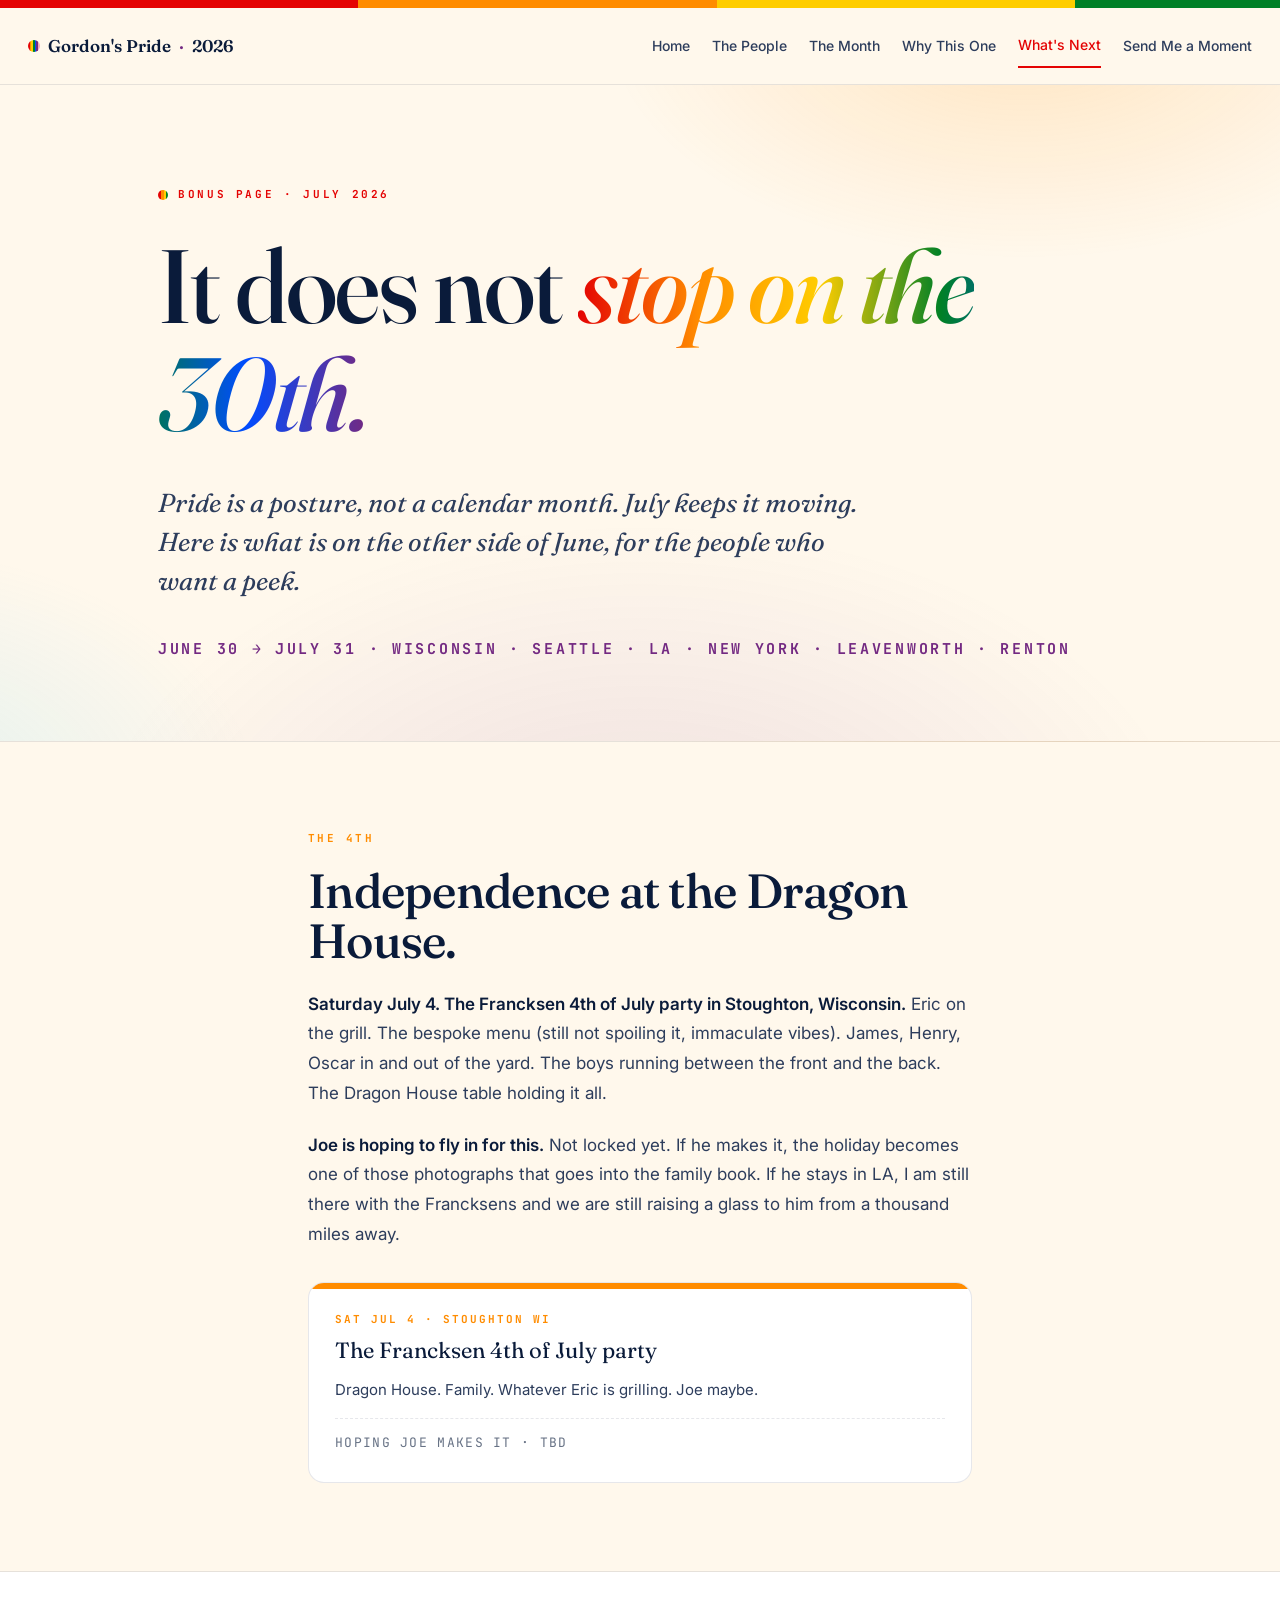
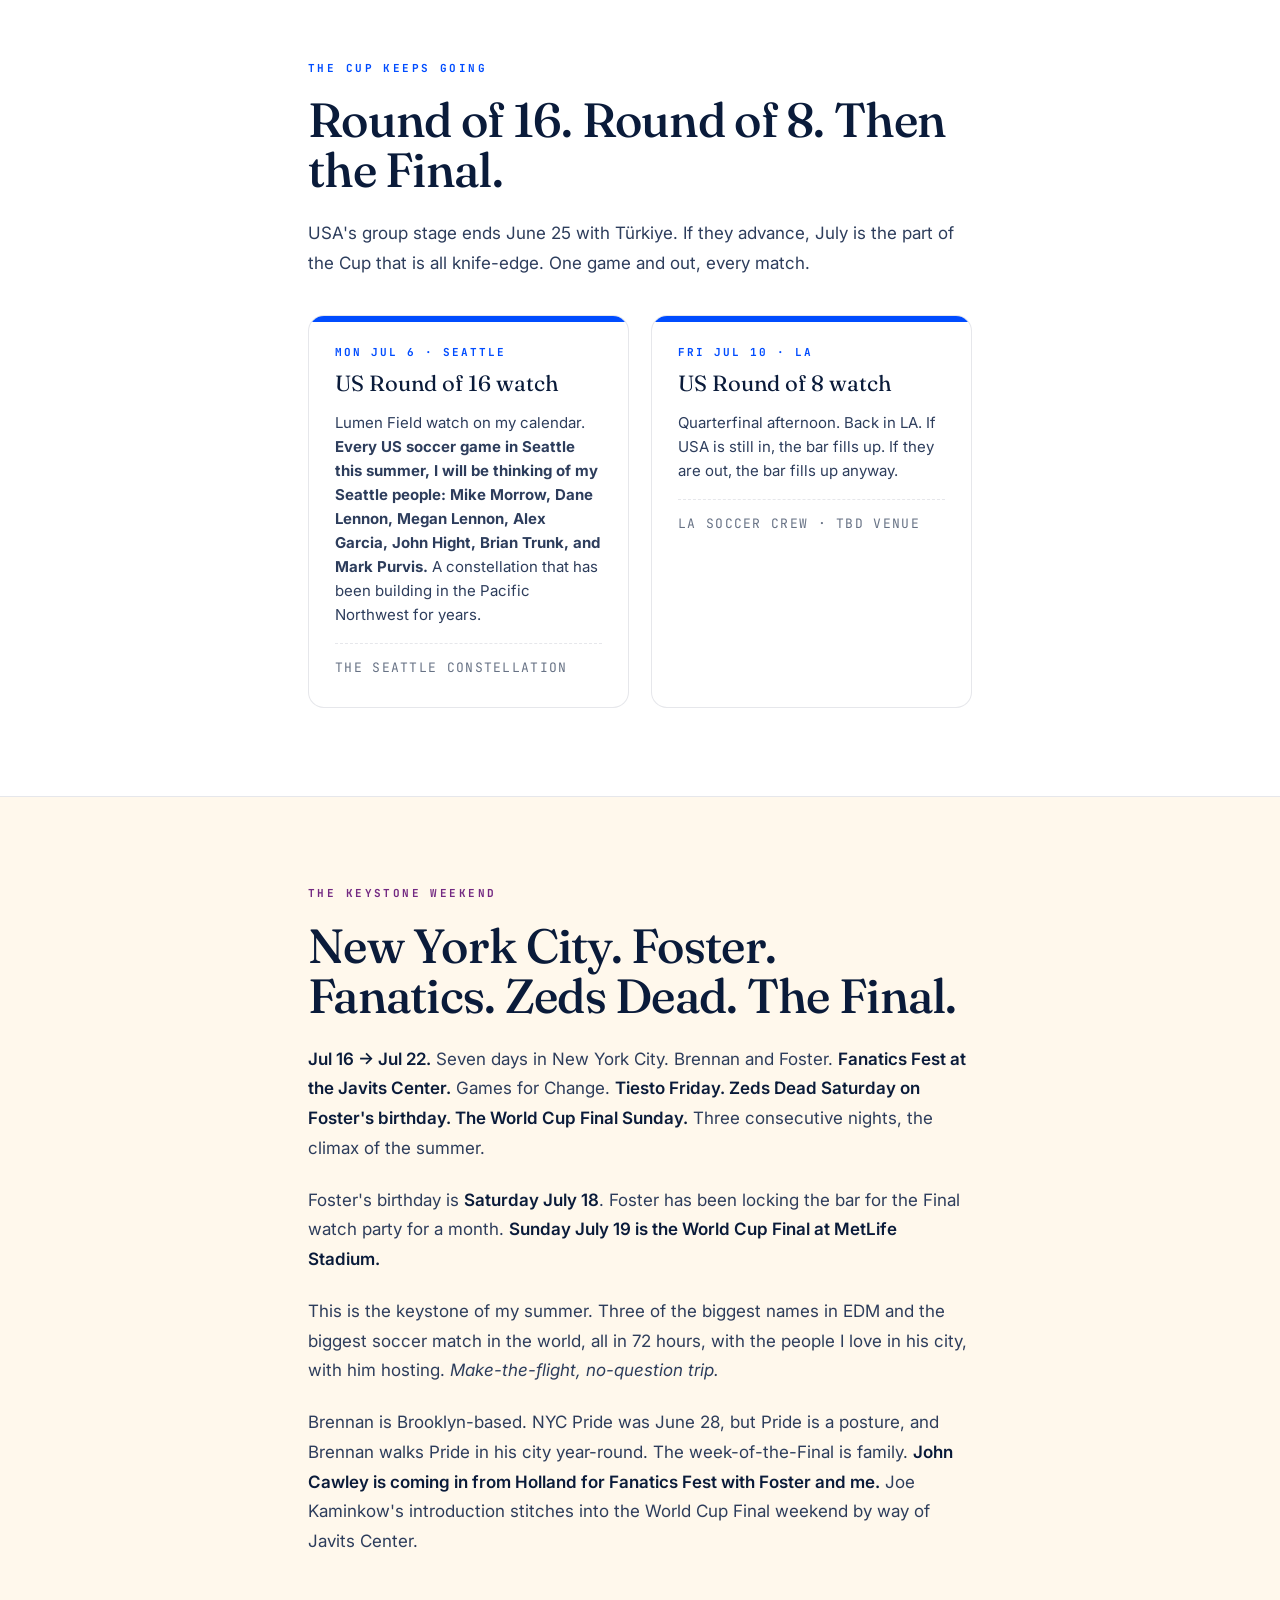
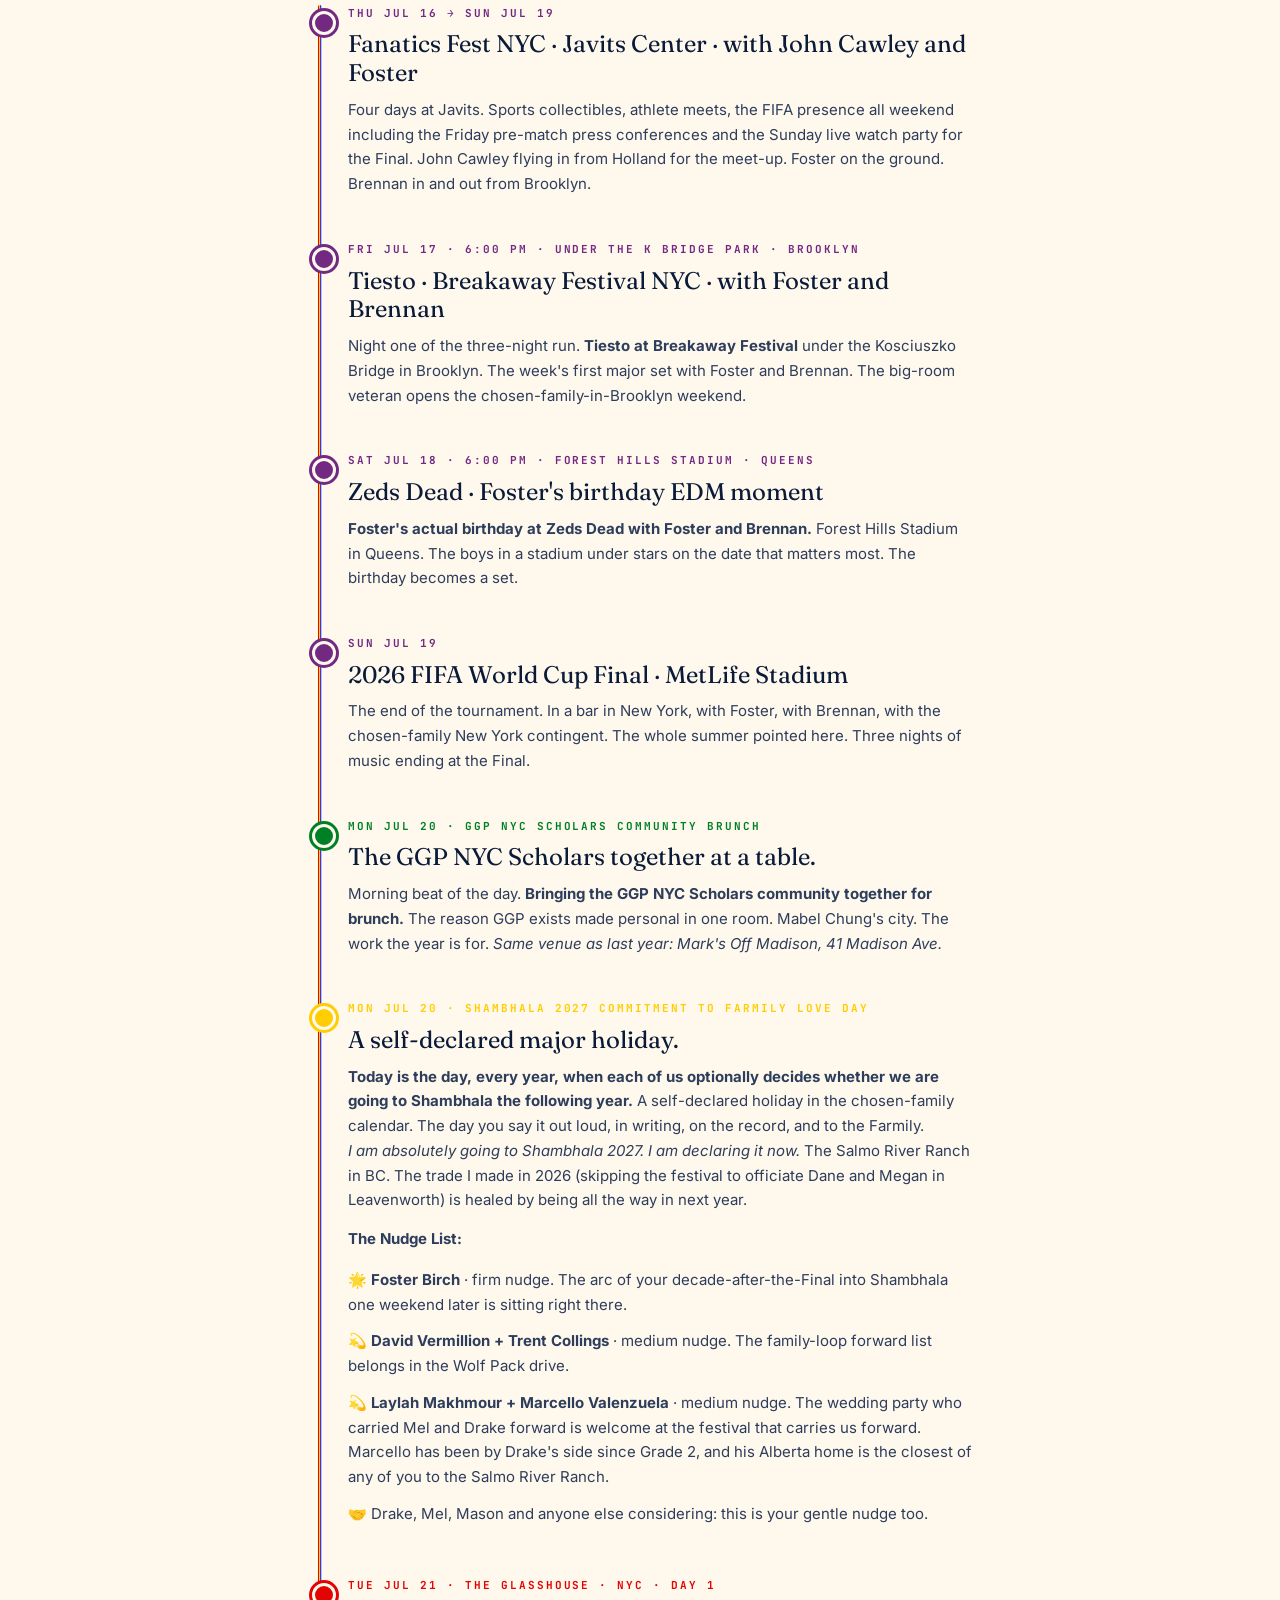
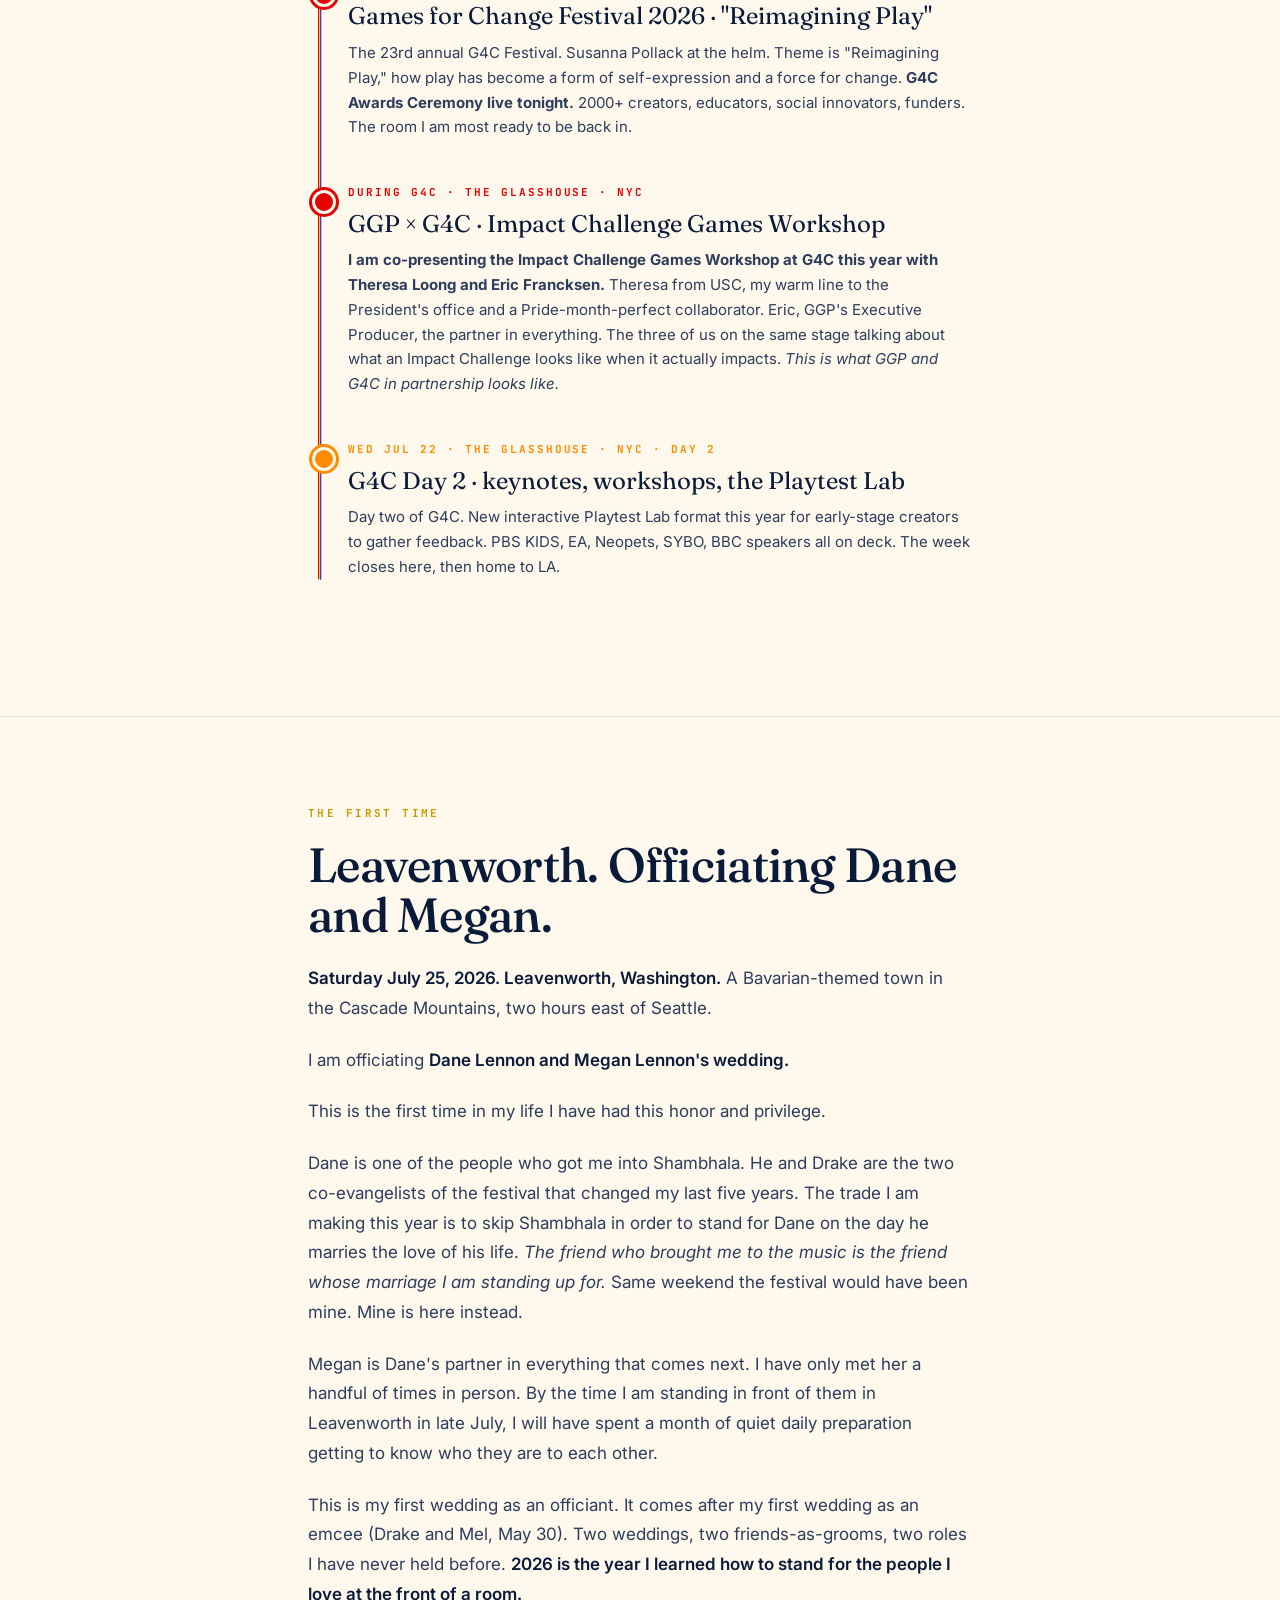
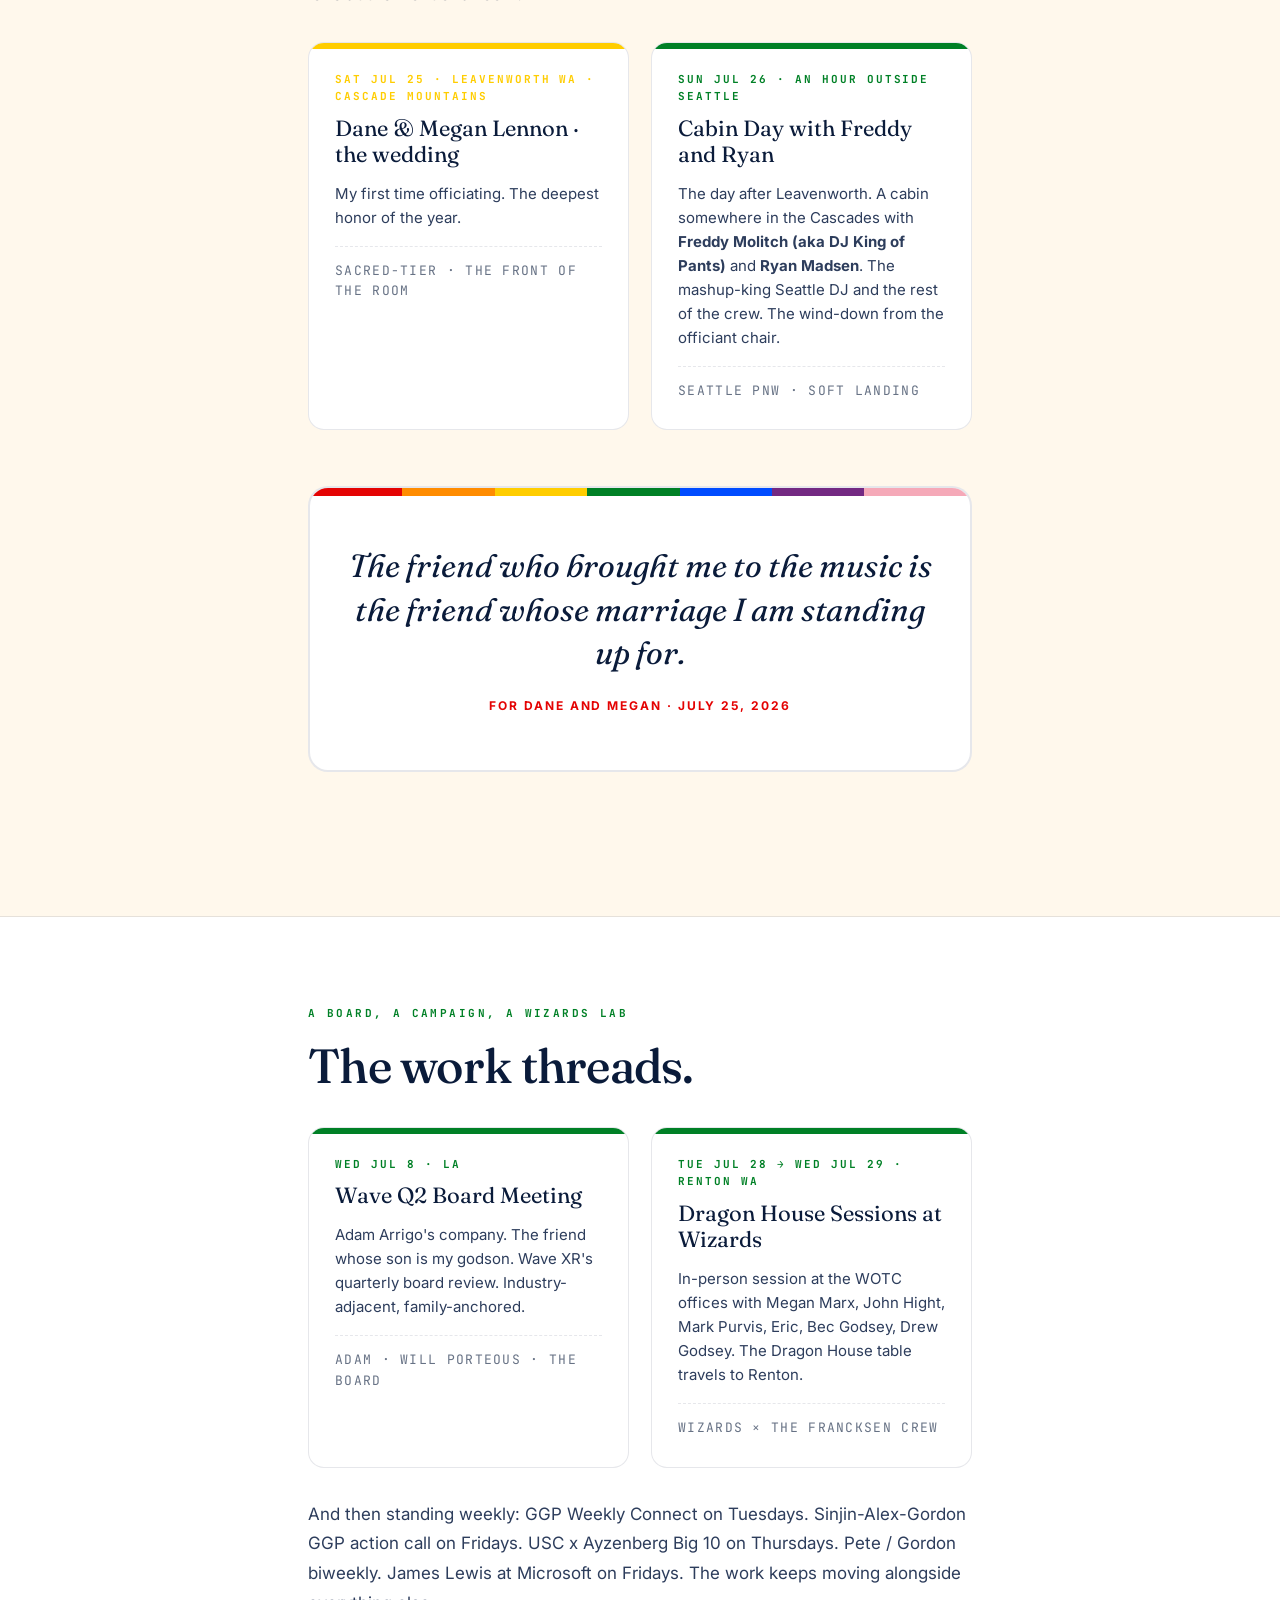
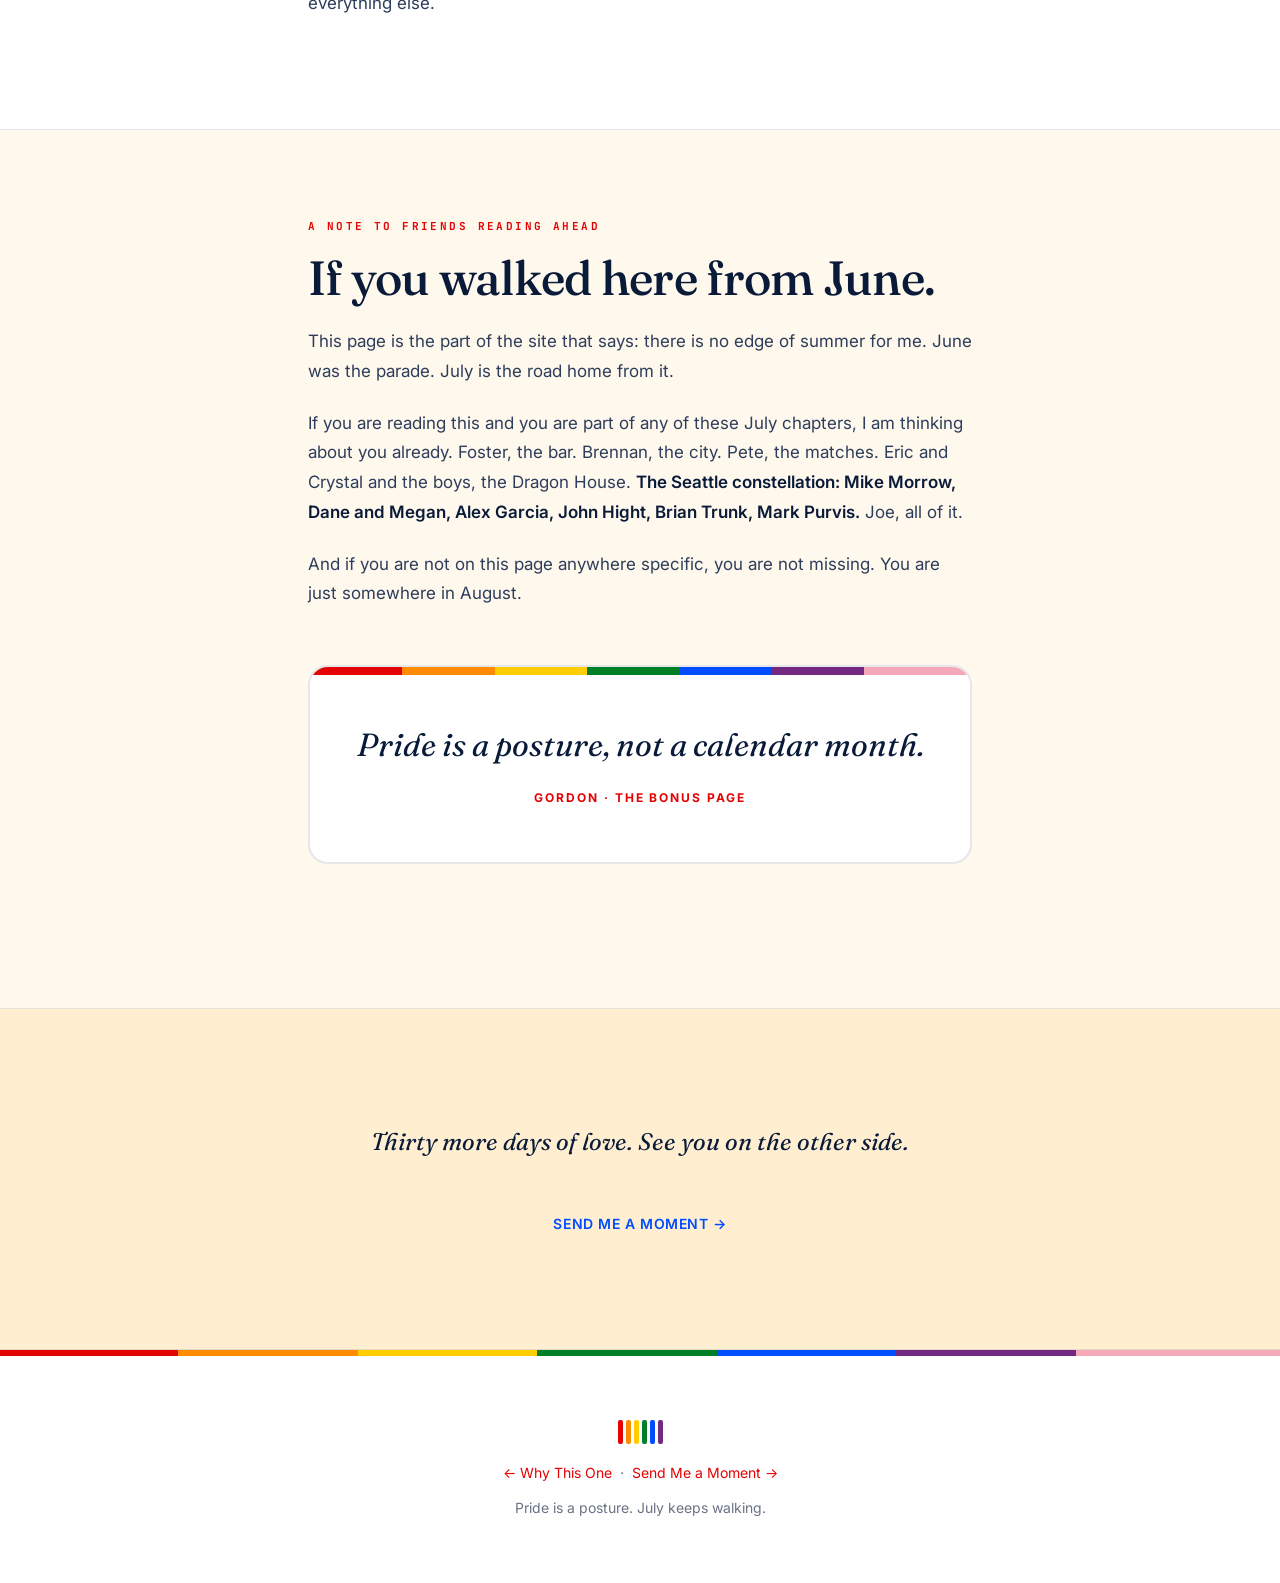
==== commit d3376b2f: "GGP NYC Scholars Brunch venue locked: Mark's Off Madison Mabel confirmed same venue as last year. 41" ====
--- a/july.html
+++ b/july.html
@@ -137,7 +137,7 @@
       <div class="timeline__entry" style="--swatch: var(--green);">
         <div class="timeline__date">Mon Jul 20 · GGP NYC Scholars Community Brunch</div>
         <div class="timeline__title">The GGP NYC Scholars together at a table.</div>
-        <div class="timeline__body">Morning beat of the day. <strong>Bringing the GGP NYC Scholars community together for brunch.</strong> The reason GGP exists made personal in one room. Mabel Chung's city. The work the year is for.</div>
+        <div class="timeline__body">Morning beat of the day. <strong>Bringing the GGP NYC Scholars community together for brunch.</strong> The reason GGP exists made personal in one room. Mabel Chung's city. The work the year is for. <em>Same venue as last year: Mark's Off Madison, 41 Madison Ave.</em></div>
       </div>
 
       <div class="timeline__entry" style="--swatch: var(--yellow);">
